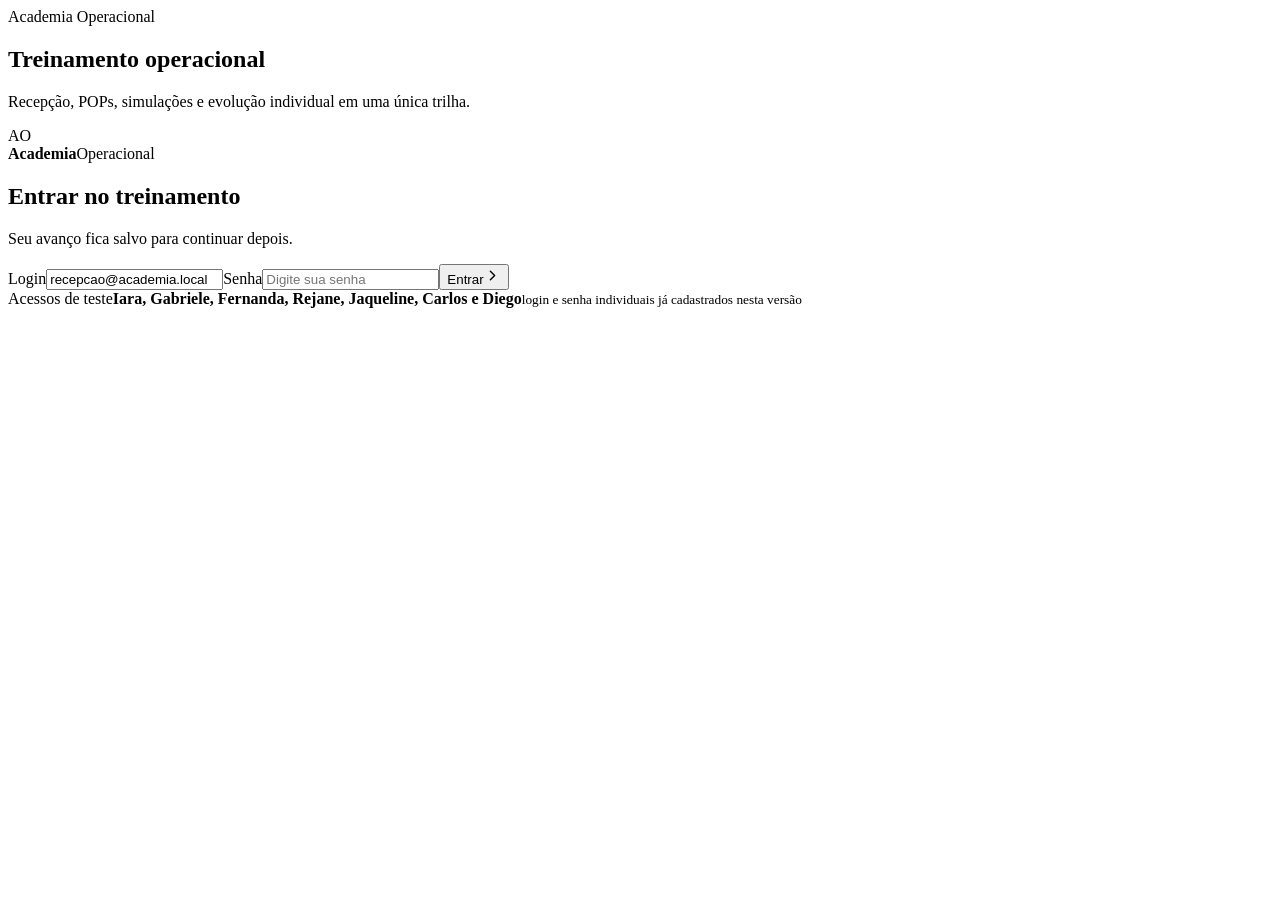
==== index.html @ 2c0874f3 "Deploy app" ====
<!doctype html>
<html lang="pt-BR">
  <head>
    <meta charset="UTF-8" />
    <meta name="viewport" content="width=device-width, initial-scale=1.0" />
    <title>Academia Operacional</title>
    <script type="module" crossorigin src="./assets/index-Cj6t1yZf.js"></script>
    <link rel="stylesheet" crossorigin href="./assets/index-CthV4Yws.css">
  </head>
  <body>
    <div id="root"></div>
  </body>
</html>
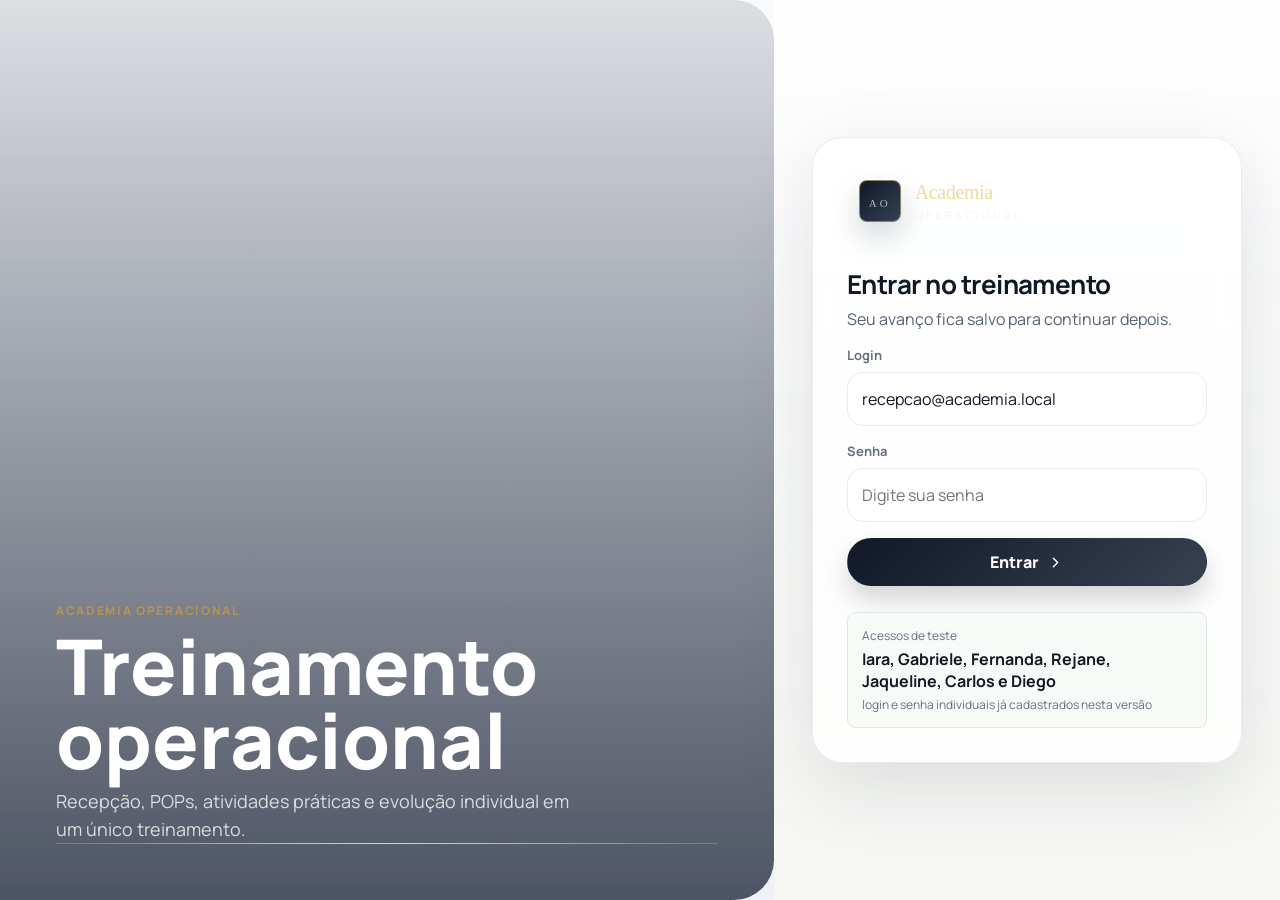
==== commit ecc76e45: "Refine training activities" ====
--- a/index.html
+++ b/index.html
@@ -4,8 +4,8 @@
     <meta charset="UTF-8" />
     <meta name="viewport" content="width=device-width, initial-scale=1.0" />
     <title>Academia Operacional</title>
-    <script type="module" crossorigin src="./assets/index-Cj6t1yZf.js"></script>
-    <link rel="stylesheet" crossorigin href="./assets/index-CthV4Yws.css">
+    <script type="module" crossorigin src="./assets/index-By1bHjAH.js"></script>
+    <link rel="stylesheet" crossorigin href="./assets/index-kG1MJNIB.css">
   </head>
   <body>
     <div id="root"></div>
--- a/assets/index-kG1MJNIB.css
+++ b/assets/index-kG1MJNIB.css
@@ -0,0 +1 @@
+@import"https://fonts.googleapis.com/css2?family=Manrope:wght@400;500;600;700;800&display=swap";:root{--ink: #101828;--muted: #667085;--soft: #f3f5f8;--surface: rgba(255, 255, 255, .84);--line: rgba(16, 24, 40, .08);--deep: #111827;--deep-2: #1f2937;--gold: #b69255;--rose: #d96572;--coral: #f97352;--blue: #5b7fff;--lavender: #7c83ff;--success: #0f766e;--warning: #d97706;--danger: #dc2626;--shadow: 0 24px 80px rgba(15, 23, 42, .12);color:var(--ink);font-family:Manrope,SF Pro Display,Segoe UI,sans-serif;font-synthesis:none;text-rendering:optimizeLegibility}*{box-sizing:border-box}body{margin:0;min-width:320px;min-height:100vh;background:radial-gradient(circle at top left,rgba(91,127,255,.12),transparent 28%),radial-gradient(circle at top right,rgba(15,118,110,.14),transparent 26%),linear-gradient(180deg,#f8fafc,#eef2f7);-webkit-font-smoothing:antialiased}button,input,textarea{font:inherit}button{cursor:pointer}button:focus-visible,input:focus-visible,textarea:focus-visible{outline:3px solid rgba(91,127,255,.34);outline-offset:2px}img{display:block;max-width:100%}.login-shell{min-height:100vh;display:grid;grid-template-columns:minmax(0,1.1fr) minmax(420px,.72fr);background:var(--soft)}.login-visual{position:relative;display:flex;align-items:flex-end;min-height:100vh;padding:56px;color:#fff;background:linear-gradient(180deg,#051f1c1a,#051f1cd6),url(../assets/reception-scenario.png) center / cover}.login-visual-copy{width:min(620px,100%)}.login-visual h1{margin:10px 0 12px;font-size:54px;line-height:.98;letter-spacing:0}.login-visual p{margin:0;max-width:520px;color:#ffffffc7;font-size:18px;line-height:1.55}.login-panel{display:grid;place-items:center;padding:34px;background:linear-gradient(180deg,#ffffffeb,#f6f7f4fa),var(--soft)}.login-card{width:min(430px,100%);display:grid;gap:26px;padding:30px;background:#fff;border:1px solid var(--line);border-radius:8px;box-shadow:var(--shadow)}.login-brand{padding:0}.login-brand strong{color:var(--deep)}.login-brand span{color:var(--muted)}.login-form{display:grid;gap:16px}.login-form h2{margin:0;font-size:26px}.login-form p{margin:6px 0 0;color:var(--muted)}.login-form label{display:grid;gap:8px}.login-form label span{color:var(--muted);font-size:13px;font-weight:700}.login-form input{width:100%;min-height:48px;padding:0 14px;color:var(--ink);background:#fff;border:1px solid var(--line);border-radius:8px;outline:0}.login-form input:focus{border-color:var(--success);box-shadow:0 0 0 4px #0b6b4f1f}.login-error{padding:12px 14px;color:var(--danger);background:#c84f5d1a;border:1px solid rgba(200,79,93,.2);border-radius:8px;line-height:1.4}.pilot-access{display:grid;gap:4px;padding:14px;background:#f7faf7;border:1px solid #dce8e1;border-radius:8px}.pilot-access span,.pilot-access small{color:var(--muted);font-size:12px}.pilot-access strong{color:var(--deep)}.app-shell{display:grid;grid-template-columns:260px minmax(0,1fr);min-height:100vh;background:linear-gradient(180deg,#fffffff2,#f6f7f4fa),var(--soft)}.sidebar{position:sticky;top:0;height:100vh;display:flex;flex-direction:column;gap:28px;padding:32px 18px 24px;color:#eaf3ee;background:linear-gradient(180deg,#0a362ff5,#041618fc),#061f21;overflow-y:auto}.brand{display:flex;align-items:center;gap:14px;padding:8px 12px 18px}.brand-mark{display:grid;place-items:center;width:42px;height:42px;color:#f1d99a;border:1px solid rgba(241,217,154,.5);border-radius:8px}.crown-wordmark{font-family:Georgia,Times New Roman,serif;font-size:16px;letter-spacing:0}.brand strong{display:block;font-family:Georgia,Times New Roman,serif;font-size:20px;font-weight:500;color:#f1d99a}.brand span{display:block;margin-top:3px;font-size:11px;letter-spacing:3px;text-transform:uppercase;color:#eaf3eeb8}.nav-list,.sidebar-section{display:grid;gap:8px}.nav-item,.side-link,.settings-button{width:100%;display:flex;align-items:center;gap:12px;min-height:46px;padding:0 14px;color:#eaf3eed1;background:transparent;border:1px solid transparent;border-radius:8px;text-align:left}.nav-item:hover,.side-link:hover,.settings-button:hover{color:#fff;background:#ffffff14}.nav-item.is-active{color:#fff;background:#ffffff1f;border-color:#ffffff0f;box-shadow:inset 3px 0 #c89b3c}.sidebar-section{padding-top:20px;border-top:1px solid rgba(255,255,255,.1)}.section-label{padding:0 14px 4px;font-size:11px;line-height:1.3;text-transform:uppercase;letter-spacing:1.4px;color:#f1d99ab8}.sidebar-footer{display:grid;gap:12px;margin-top:auto;padding-top:20px;border-top:1px solid rgba(255,255,255,.1)}.profile,.unit-card{display:grid;grid-template-columns:auto 1fr auto;align-items:center;gap:10px;padding:10px;border-radius:8px;background:#ffffff0d}.profile strong,.unit-card strong{display:block;font-size:14px;color:#fff}.profile span,.unit-card span{display:block;margin-top:2px;font-size:12px;line-height:1.3;color:#eaf3eead}.avatar{display:grid;place-items:center;width:38px;height:38px;flex:0 0 auto;color:#0d3a32;background:#eef6f1;border:1px solid rgba(9,71,56,.14);border-radius:50%;font-size:12px;font-weight:800}.avatar.large{width:58px;height:58px;font-size:15px}.avatar.small{width:30px;height:30px;font-size:10px}.workspace{min-width:0;display:flex;flex-direction:column}.topbar{position:sticky;top:0;z-index:4;display:flex;align-items:center;justify-content:space-between;gap:24px;min-height:88px;padding:18px 34px;background:#ffffffeb;border-bottom:1px solid var(--line);-webkit-backdrop-filter:blur(18px);backdrop-filter:blur(18px)}.topbar h1{margin:0;font-size:24px;font-weight:720;letter-spacing:0}.topbar p,.panel-header p,.library-toolbar p{margin:6px 0 0;color:var(--muted);line-height:1.45}.top-metrics{display:flex;align-items:center;gap:14px}.metric-pill{display:flex;align-items:center;gap:10px;min-width:138px;padding:10px 12px;color:var(--ink);background:#fff;border:1px solid var(--line);border-radius:8px}.metric-pill svg{color:var(--gold)}.metric-pill strong,.metric-pill span{display:block;font-size:12px;line-height:1.25}.metric-pill span{color:var(--muted)}.tiny-progress,.score-track,.table-progress{height:4px;margin-top:6px;overflow:hidden;background:#e8ece8;border-radius:999px}.tiny-progress span,.score-track span,.table-progress span{display:block;height:100%;background:var(--gold);border-radius:inherit}.icon-button{position:relative;display:grid;place-items:center;width:42px;height:42px;color:var(--ink);background:#fff;border:1px solid var(--line);border-radius:8px}.notify-dot{position:absolute;top:9px;right:9px;width:8px;height:8px;background:var(--success);border:2px solid #fff;border-radius:50%}.console-grid{display:grid;grid-template-columns:minmax(0,1fr);gap:18px;flex:1}.main-column{display:grid;align-content:start;gap:18px;width:min(1320px,100%);margin:0 auto;padding:22px 30px 24px}.panel{background:#ffffffeb;border:1px solid var(--line);border-radius:8px;box-shadow:var(--shadow)}.panel-header,.panel-mini-header{display:flex;align-items:flex-start;justify-content:space-between;gap:16px}.mission-panel,.quick-library,.team-panel,.cms-panel,.library-toolbar{padding:20px}.formation-spotlight{display:grid;grid-template-columns:minmax(0,1.15fr) minmax(320px,.85fr);gap:18px;padding:24px}.formation-copy{display:grid;align-content:start;gap:14px}.formation-copy>p{margin:0;max-width:720px;color:var(--muted);line-height:1.6}.formation-progress{display:grid;gap:10px}.formation-progress strong{font-size:14px}.formation-current-stage{display:grid;gap:4px;padding:16px 18px;background:#c8a24a14;border:1px solid rgba(200,162,74,.18);border-radius:18px}.formation-current-stage span,.formation-current-stage small{color:var(--muted)}.formation-current-stage strong{font-size:22px;line-height:1.1}.formation-progress-bar{overflow:hidden;height:12px;background:#94a3b829;border-radius:999px}.formation-progress-bar span{display:block;height:100%;border-radius:inherit;background:linear-gradient(90deg,var(--success),#8fb19e)}.formation-meta{display:grid;grid-template-columns:repeat(3,minmax(0,1fr));gap:12px}.formation-meta div,.active-mission-block,.next-mission-meta span{padding:14px 16px;background:#ffffffb8;border:1px solid var(--line);border-radius:16px}.formation-meta span,.active-mission-block span{display:block;margin-bottom:6px;color:var(--muted);font-size:12px}.formation-meta strong,.active-mission-block strong{display:block;font-size:15px;line-height:1.4}.active-mission-card{display:grid;align-content:start;gap:14px;padding:22px;color:#fff;background:linear-gradient(160deg,#101828f5,#1b2739eb),url(../assets/reception-scenario.png) center / cover;border-radius:24px}.active-mission-head{display:flex;align-items:center;justify-content:space-between;gap:12px}.active-mission-head small{color:#ffffffb8}.active-mission-card h3{margin:0;font-size:28px;line-height:1.08}.active-mission-card p{margin:0;color:#ffffffd1;line-height:1.6}.active-mission-stage{display:grid;gap:6px}.active-mission-stage span{color:#ffffffad;font-size:12px;text-transform:uppercase;letter-spacing:1px;font-weight:800}.active-mission-stage strong{font-size:15px;line-height:1.45}.active-mission-grid,.next-mission-meta{display:grid;grid-template-columns:repeat(2,minmax(0,1fr));gap:10px}.active-mission-block{background:#ffffff14;border-color:#ffffff24}.active-mission-block span{color:#ffffffad}.active-mission-block strong{color:#fff}.active-mission-actions{display:flex;flex-wrap:wrap;gap:10px;margin-top:6px}.console-guidance{grid-template-columns:minmax(320px,.9fr) minmax(0,1.1fr)}.next-mission-card,.trail-card-spotlight{padding:18px}.next-mission-card.is-locked-preview{background:linear-gradient(180deg,#fffffff0,#f7f9f8fa)}.next-mission-lock{display:inline-flex;align-items:center;gap:6px;color:var(--muted);font-size:12px;font-weight:700}.next-mission-body{display:grid;gap:10px;margin-top:14px}.next-mission-body strong{font-size:18px}.next-mission-body p{margin:0;color:var(--muted);line-height:1.6}.next-mission-body small{color:var(--muted);line-height:1.5}.next-mission-meta span{color:var(--ink);font-size:13px;font-weight:700}.panel h2,.library-toolbar h2,.trail-title h2,.mission-detail h2,.coaching-panel h2{margin:0;font-size:23px;line-height:1.16;font-weight:740;letter-spacing:0}.panel h3,.scenario-card h3,.library-item h3{margin:0;font-size:18px;line-height:1.25;font-weight:720}.progress-label{color:var(--success);font-weight:700;white-space:nowrap}.mission-list{display:grid;margin-top:18px;border:1px solid var(--line);border-radius:8px;overflow:hidden}.mission-row{position:relative;display:grid;grid-template-columns:34px 42px minmax(0,1fr) auto;align-items:center;gap:16px;width:100%;min-height:60px;padding:0 18px;text-align:left;background:#fff;border:0;border-bottom:1px solid var(--line)}.mission-row:last-child{border-bottom:0}.mission-row:hover{background:#fbfcfa}.mission-row:disabled{cursor:not-allowed}.mission-row.is-locked{color:var(--muted);background:#f8faf8}.mission-row.is-selected{background:#f9fbf8;box-shadow:inset 3px 0 0 var(--success)}.mission-row.is-active-mission{background:linear-gradient(90deg,#c8a24a14,#fffffff5)}.mission-status{display:grid;place-items:center;width:28px;height:28px;color:var(--success);border:1px solid var(--line);border-radius:50%}.mission-row.is-done .mission-status{color:#fff;background:var(--success);border-color:var(--success)}.mission-number{color:var(--muted);font-size:20px}.mission-row strong,.path-item strong,.trail-mini-item strong,.library-item h3{display:block;min-width:0}.mission-row small,.mission-meta small,.path-item small,.trail-mini-item small,.content-type,.eyebrow{display:block;margin-top:4px;color:var(--muted);font-size:12px;line-height:1.3}.mission-meta{display:grid;gap:4px;justify-items:end;color:var(--muted);font-size:13px}.mission-meta small{color:var(--ink)}.split-row{display:grid;grid-template-columns:minmax(0,1fr) minmax(320px,.72fr);gap:18px}.scenario-card{display:grid;grid-template-columns:140px minmax(0,1fr);overflow:hidden}.scenario-image{min-height:194px;background:#e8ece8}.scenario-image img{width:100%;height:100%;object-fit:cover}.scenario-content{display:flex;flex-direction:column;gap:10px;padding:18px}.eyebrow,.content-type{margin-top:0;text-transform:uppercase;letter-spacing:1px;color:var(--gold);font-weight:800}.scenario-content p,.detail-block p,.library-item p,.best-answer p,.ai-feedback p,.coaching-panel p,.transcript-box p{margin:0;color:var(--muted);line-height:1.6}.scenario-content p{display:-webkit-box;overflow:hidden;-webkit-box-orient:vertical;-webkit-line-clamp:4}.secondary-button,.primary-button,.danger-button,.send-button{display:inline-flex;align-items:center;justify-content:center;gap:8px;min-height:42px;padding:0 16px;border-radius:8px;font-weight:720}.secondary-button{color:var(--ink);background:#fff;border:1px solid var(--line)}.secondary-button:hover{border-color:#bfcac4}.primary-button,.send-button{color:#fff;background:var(--deep);border:1px solid var(--deep)}.danger-button{color:var(--danger);background:#fff;border:1px solid rgba(200,79,93,.36)}.trail-card{padding:18px}.panel-mini-header h3,.panel-mini-header h2{margin:0}.panel-mini-header button{color:var(--success);background:transparent;border:0;font-weight:700}.trail-mini-list{display:grid;gap:12px;margin-top:14px}.trail-mini-item{display:grid;grid-template-columns:32px minmax(0,1fr) auto auto;align-items:center;gap:12px}.trail-dot{display:grid;place-items:center;width:30px;height:30px;color:#fff;background:#b9c4c0;border-radius:50%}.trail-mini-item.done .trail-dot{background:var(--success)}.trail-mini-item.active .trail-dot{background:#fff;border:7px solid var(--success)}.trail-mini-item.locked .trail-dot{color:var(--muted);background:#f0f2ef}.percentage{color:var(--muted);font-size:13px}.trail-order{display:inline-flex;align-items:center;justify-content:center;min-width:28px;height:28px;padding:0 8px;color:var(--muted);background:#94a3b81f;border-radius:999px;font-size:12px;font-weight:800}.quick-grid{display:grid;grid-template-columns:repeat(5,minmax(0,1fr));gap:10px;margin-top:16px}.quick-action{display:grid;place-items:center;gap:7px;min-height:94px;padding:14px 10px;color:var(--ink);background:#fff;border:1px solid var(--line);border-radius:8px;position:relative;isolation:isolate}.quick-action svg{color:var(--success)}.quick-action>*{pointer-events:none}.quick-action strong{font-size:14px;text-align:center}.quick-action span{color:var(--muted);font-size:12px}.simulation-panel{display:flex;flex-direction:column;min-height:calc(100vh - 88px);padding:22px;border-top:0;border-right:0;border-bottom:0;border-radius:0;box-shadow:none}.simulation-header{align-items:center;padding-bottom:14px;border-bottom:1px solid var(--line)}.status-pill,.subtle-pill{display:inline-flex;align-items:center;min-height:28px;padding:0 10px;color:var(--danger);background:#c84f5d1a;border-radius:999px;font-size:12px;font-weight:800;text-transform:uppercase;letter-spacing:.3px;white-space:nowrap}.status-pill.success{color:var(--success);background:#0b6b4f1a}.subtle-pill{color:var(--muted);background:#f1f4f1;text-transform:none;letter-spacing:0}.client-profile{display:flex;align-items:center;gap:13px;padding:14px 0}.client-profile strong,.client-profile span,.client-profile small{display:block;line-height:1.35}.client-profile span{color:var(--muted);font-size:13px}.client-profile small{width:fit-content;margin-top:6px;padding:5px 8px;color:var(--rose);background:#d965721a;border-radius:999px}.chat-window{display:flex;flex-direction:column;gap:12px;min-height:212px;max-height:250px;overflow-y:auto;padding:16px 8px 16px 0;border-top:1px solid var(--line)}.chat-bubble{max-width:86%;padding:13px 14px 10px;border-radius:8px;border:1px solid var(--line)}.chat-bubble.client{align-self:flex-start;background:#f4f4f2}.chat-bubble.academia{align-self:flex-end;color:#123f35;background:#eaf5ef;border-color:#d1e6dc}.chat-bubble p{margin:0;line-height:1.55}.chat-bubble span{display:block;margin-top:6px;color:var(--muted);font-size:11px;text-align:right}.competency-box{display:grid;grid-template-columns:minmax(0,1fr) 108px auto;align-items:center;gap:12px;padding:14px;background:#fff;border:1px solid var(--line);border-radius:8px}.competency-box span,.competency-box b{color:var(--muted);font-size:12px}.competency-box strong{display:block;margin-top:3px}.score-track{margin:0}.score-track span{background:var(--success)}.reply-box{position:relative;display:grid;margin-top:16px}.reply-box textarea{width:100%;resize:none;padding:14px 58px 14px 14px;color:var(--ink);background:#fff;border:1px solid var(--line);border-radius:8px;outline:none}.reply-box textarea:focus{border-color:var(--success);box-shadow:0 0 0 4px #0b6b4f14}.send-button{position:absolute;right:8px;bottom:8px;width:40px;min-height:40px;padding:0}.simulation-actions{display:flex;gap:10px;margin-top:12px}.simulation-actions>*{flex:1}.feedback-strip{display:grid;grid-template-columns:repeat(3,minmax(0,1fr));margin-top:auto;padding-top:16px;gap:0}.feedback-strip>div{display:grid;gap:4px;padding:0 14px;border-left:1px solid var(--line)}.feedback-strip>div:first-child{border-left:0;padding-left:0}.feedback-strip svg{color:var(--gold)}.feedback-strip span{color:var(--muted);font-size:12px}.feedback-strip strong{font-size:14px}.simulation-result{margin-top:16px;padding:16px 18px;border-radius:16px;border:1px solid transparent}.simulation-result strong,.simulation-result p,.simulation-result small{display:block;margin:0}.simulation-result p{margin-top:6px;line-height:1.5}.simulation-result small{margin-top:8px;color:var(--muted)}.simulation-result.approved{background:#0f766e14;border-color:#0f766e2e}.simulation-result.warning{background:#d9770614;border-color:#d977062e}.simulation-result.error{background:#dc262614;border-color:#dc26262e}.trail-layout{display:grid;grid-template-columns:minmax(0,1.05fr) minmax(380px,.9fr);gap:24px;padding:28px 30px 34px}.trail-map,.mission-detail,.coaching-panel{padding:26px}.journey-summary{display:grid;grid-template-columns:auto repeat(3,minmax(0,1fr));align-items:center;gap:24px;padding-bottom:22px;border-bottom:1px solid var(--line)}.journey-summary span,.review-score span,.review-score small{display:block;color:var(--muted);font-size:13px}.journey-summary strong{display:block;margin-top:4px}.ring{display:grid;place-items:center;width:74px;height:74px;background:conic-gradient(var(--success) var(--value),#e6ebe6 0deg);border-radius:50%}.ring:before{content:"";position:absolute}.ring span{display:grid;place-items:center;width:56px;height:56px;color:var(--ink);background:#fff;border-radius:50%;font-weight:800}.tabs{display:flex;align-items:center;gap:4px;margin:24px 0;border-bottom:1px solid var(--line)}.tabs button{min-height:42px;padding:0 16px;color:var(--muted);background:transparent;border:0;border-bottom:2px solid transparent;font-weight:700}.tabs button.is-active{color:var(--deep);border-bottom-color:var(--deep)}.trail-title{display:flex;align-items:flex-start;gap:14px}.badge-icon{display:grid;place-items:center;width:42px;height:42px;color:#fff;background:var(--deep);border-radius:8px}.trail-title p{margin:6px 0 10px;color:var(--muted)}.track-grid{display:grid;grid-template-columns:repeat(3,minmax(0,1fr));gap:14px;margin-top:20px}.track-card{padding:18px;background:#fff;border:1px solid var(--line);border-radius:16px}.track-card h3,.track-card p{margin:0}.track-card h3{margin-top:10px;font-size:18px}.track-card p{margin-top:8px;color:var(--muted);line-height:1.5}.track-meta{display:grid;gap:4px;margin-top:12px}.track-meta strong,.track-meta small{display:block}.track-meta small{color:var(--muted)}.track-fronts{display:flex;flex-wrap:wrap;gap:8px;margin-top:12px}.track-fronts span{padding:6px 10px;background:#0f766e14;border:1px solid rgba(15,118,110,.12);border-radius:999px;font-size:12px;font-weight:700}.track-modules{display:flex;flex-wrap:wrap;gap:8px;margin-top:14px}.track-modules span{padding:6px 10px;background:#f7faf7;border:1px solid #dce8e1;border-radius:999px;font-size:12px}.track-outcome{margin-top:14px;padding-top:14px;border-top:1px solid var(--line)}.track-outcome strong,.track-outcome p{display:block;margin:0}.track-outcome p{margin-top:6px;color:var(--muted);line-height:1.5}.path-list{position:relative;display:grid;gap:8px;margin-top:28px}.path-list:before{content:"";position:absolute;top:24px;bottom:24px;left:52px;width:2px;background:#dce5df}.path-item{position:relative;z-index:1;display:grid;grid-template-columns:34px 54px minmax(0,1fr) auto;align-items:center;gap:16px;min-height:76px;padding:10px 12px;text-align:left;background:transparent;border:1px solid transparent;border-radius:8px}.path-item.active{background:#fff8f5;border-color:#e56c5b5c}.path-item:hover{background:#fbfcfa}.path-index{color:var(--muted);font-size:22px;text-align:right}.path-icon{display:grid;place-items:center;width:48px;height:48px;color:#fff;background:var(--deep);border:4px solid #eef3ef;border-radius:50%}.path-item.done .path-icon{background:var(--success)}.path-item.locked .path-icon{color:var(--muted);background:#bfc8c4}.continue-chip{padding:8px 12px;color:#fff;background:var(--coral);border-radius:999px;font-size:12px;font-weight:800}.mission-detail{position:relative;display:grid;gap:22px;align-content:start;scroll-margin-top:18px}.mission-detail>p{margin:-12px 0 0;color:var(--muted)}.completion-notice{display:flex;align-items:flex-start;gap:12px;padding:14px;color:#075e43;background:#10b9811a;border:1px solid rgba(16,185,129,.22);border-radius:18px}.completion-notice strong,.completion-notice p,.completion-notice small{display:block}.completion-notice p{margin:4px 0;line-height:1.45}.completion-notice small{color:var(--muted)}.detail-block{display:grid;grid-template-columns:28px minmax(0,1fr);gap:12px}.detail-block svg{color:var(--success)}.detail-block strong,.choice-group>span,.checklist>span{display:block;margin-bottom:8px;font-size:13px;text-transform:uppercase;letter-spacing:.7px}.choice-group,.checklist{display:grid;gap:10px}.choice{display:flex;align-items:center;gap:12px;min-height:52px;padding:0 14px;text-align:left;background:#fff;border:1px solid var(--line);border-radius:8px}.choice span{width:18px;height:18px;border:2px solid #9aa8a2;border-radius:50%}.choice.selected{border-color:var(--deep);box-shadow:0 0 0 4px #062f270f}.choice.selected span{border:5px solid var(--deep)}.checklist label{display:flex;align-items:center;gap:10px;padding:9px 0;border-bottom:1px solid var(--line)}.checklist input{accent-color:var(--success)}.reward-column{display:grid;grid-template-columns:repeat(3,minmax(0,1fr));gap:12px}.reward-card{display:grid;justify-items:center;gap:6px;padding:18px 10px;color:var(--gold);background:#fffaf0;border:1px solid rgba(189,141,43,.3);border-radius:8px;text-align:center}.reward-card:nth-child(2){color:var(--lavender);background:#f6f3ff;border-color:#8d76cf3d}.reward-card:nth-child(3){color:var(--warning)}.reward-card span{color:var(--muted);font-size:12px}.simulation-full{display:grid;grid-template-columns:480px minmax(0,1fr);gap:24px;padding:28px 30px 34px}.simulation-full .simulation-panel{min-height:auto;border:1px solid var(--line);border-radius:8px;box-shadow:var(--shadow)}.video-shelf{position:fixed;top:24px;right:24px;bottom:24px;width:min(520px,calc(100vw - 48px));display:grid;gap:18px;padding:20px;background:#fff;border:1px solid var(--line);border-radius:8px;box-shadow:0 24px 60px #12211f2e;z-index:20;overflow:auto}.video-shelf-header{display:flex;align-items:flex-start;justify-content:space-between;gap:16px}.video-shelf-header h2{margin:6px 0 0;font-size:24px;line-height:1.1}.video-feature{display:grid;gap:14px;padding:14px;background:#f7faf7;border:1px solid #dce8e1;border-radius:8px}.video-thumb{position:relative;display:grid;place-items:center;min-height:220px;color:#fff;background:linear-gradient(180deg,#051f1c1a,#051f1cd1),url(../assets/reception-scenario.png) center / cover;border-radius:8px}.video-thumb span{position:absolute;right:12px;bottom:12px;padding:5px 8px;color:#fff;background:#062f27d6;border-radius:999px;font-size:12px;font-weight:800}.video-feature-copy{display:grid;gap:8px}.video-feature-copy h3{margin:0;font-size:22px}.video-feature-copy p,.video-feature-copy small{margin:0;color:var(--muted);line-height:1.5}.video-player-note{padding:12px 14px;color:var(--deep);background:#5b7fff14;border:1px solid rgba(91,127,255,.18);border-radius:14px;font-size:13px;line-height:1.45}.video-list{display:grid;gap:8px}.video-row{display:grid;grid-template-columns:34px minmax(0,1fr) auto;align-items:center;gap:12px;min-height:60px;padding:0 12px;text-align:left;background:#fff;border:1px solid var(--line);border-radius:8px}.video-row.is-active{border-color:var(--success);box-shadow:0 0 0 4px #0b6b4f14}.video-row-icon{display:grid;place-items:center;width:30px;height:30px;color:#fff;background:var(--deep);border-radius:50%}.video-row-copy{min-width:0;display:grid;gap:3px}.video-row-copy strong,.video-row-copy small{display:block}.video-row-copy strong{font-size:14px}.video-row-copy small{color:var(--muted);font-size:12px;line-height:1.35}.video-row-time{color:var(--success);font-size:12px;font-weight:800}.coaching-panel{align-content:start}.criteria-list{display:grid;gap:18px;margin-top:24px}.best-answer,.ai-feedback,.next-mission,.transcript-box{margin-top:20px;padding:18px;background:#f7faf7;border:1px solid #dce8e1;border-radius:8px}.library-layout{display:grid;gap:20px;padding:28px 30px 34px}.library-toolbar{display:flex;align-items:center;justify-content:space-between;gap:20px}.search-box{display:flex;align-items:center;gap:10px;width:min(460px,100%);min-height:48px;padding:0 14px;background:#fff;border:1px solid var(--line);border-radius:8px}.search-box input{width:100%;border:0;outline:0}.filter-tabs{margin:0;padding:0 2px}.library-grid{display:grid;grid-template-columns:repeat(4,minmax(0,1fr));gap:16px}.library-item{display:grid;gap:14px;min-height:205px;padding:18px;background:#fff;border:1px solid var(--line);border-radius:8px}.library-item-header,.library-item-footer{display:flex;align-items:center;justify-content:space-between;gap:10px}.library-item-header span:last-child,.library-item-footer span{color:var(--muted);font-size:12px}.library-item-footer{margin-top:auto}.library-item-footer button{display:inline-flex;align-items:center;gap:6px;color:var(--success);background:transparent;border:0;font-weight:800}.library-open-actions{display:grid;grid-template-columns:1fr;gap:12px}.library-open-card{padding:18px;border:1px solid var(--line);border-radius:18px;background:#ffffffd6}.library-open-section{margin-top:14px}.library-open-list{display:grid;gap:12px;margin-top:16px}.library-open-step{display:grid;grid-template-columns:34px minmax(0,1fr);gap:12px;align-items:start;padding:16px 18px;border:1px solid var(--line);border-radius:18px;background:#ffffffd1}.library-open-step span{display:inline-flex;align-items:center;justify-content:center;width:34px;height:34px;border-radius:999px;color:var(--deep);background:#c8a24a29;font-weight:800}.library-open-step p{margin:0;color:var(--muted);line-height:1.55}.library-open-chips{display:flex;flex-wrap:wrap;gap:10px;margin-top:14px}.library-open-chip{display:inline-flex;align-items:center;min-height:34px;padding:0 14px;border:1px solid rgba(148,163,184,.24);border-radius:999px;font-size:.9rem;font-weight:700}.library-open-chip.ready{color:#166534;background:#22c55e1f}.library-open-chip.draft{color:#9a3412;background:#f59e0b24}.library-open-chip.neutral{color:var(--muted);background:#ffffffbd}.library-open-note{margin:14px 2px 0;color:var(--muted);font-size:.94rem;line-height:1.5}.manager-layout{display:grid;grid-template-columns:minmax(0,1fr);gap:0}.manager-layout.with-review{grid-template-columns:minmax(0,1fr) 390px}.manager-main{display:grid;align-content:start;gap:20px;padding:28px 30px 34px}.filter-row{display:grid;grid-template-columns:repeat(3,minmax(170px,1fr)) auto auto;gap:12px;align-items:end}.manager-notice{margin:0 0 14px;padding:12px 14px;color:var(--deep);background:#5b7fff14;border:1px solid rgba(91,127,255,.16);border-radius:14px;line-height:1.45}.select-like{display:grid;gap:7px}.select-like span{color:var(--muted);font-size:12px}.select-like button{display:flex;align-items:center;justify-content:space-between;gap:12px;min-height:44px;padding:0 12px;background:#fff;border:1px solid var(--line);border-radius:8px}.kpi-grid{display:grid;grid-template-columns:repeat(5,minmax(0,1fr));gap:14px}.kpi-card{min-height:158px;padding:18px;background:#fff;border:1px solid var(--line);border-radius:8px}.kpi-card span,.kpi-card small{display:block;color:var(--muted);font-size:12px}.kpi-card strong{display:block;margin-top:12px;color:var(--success);font-size:38px;line-height:1}.kpi-card.attention strong{color:var(--warning)}.kpi-card small{margin-top:8px}.sparkline{height:34px;margin-top:20px;background:linear-gradient(115deg,transparent 0 8%,rgba(11,107,79,.13) 8% 18%,transparent 18% 28%),linear-gradient(160deg,transparent 0 35%,rgba(11,107,79,.22) 36% 38%,transparent 39%);border-bottom:2px solid rgba(11,107,79,.36);border-radius:8px}.view-toggle{display:inline-flex;padding:3px;background:#f3f5f3;border:1px solid var(--line);border-radius:8px}.view-toggle button{min-height:34px;padding:0 14px;color:var(--muted);background:transparent;border:0;border-radius:6px}.view-toggle button.is-active{color:#fff;background:var(--deep)}.team-table{margin-top:20px;border:1px solid var(--line);border-radius:8px;overflow:hidden}.table-row{display:grid;grid-template-columns:1.25fr .85fr 1fr .55fr .8fr .85fr .8fr;align-items:center;gap:14px;width:100%;min-height:58px;padding:0 16px;text-align:left;background:#fff;border:0;border-bottom:1px solid var(--line)}.table-row:last-child{border-bottom:0}.table-head{min-height:46px;color:var(--muted);background:#f8faf8;font-size:12px;font-weight:800}.person-cell{display:flex;align-items:center;gap:9px}.table-progress{display:inline-block;width:54px;margin:0 8px 0 0;vertical-align:middle}.table-progress span{background:var(--success)}.table-status{width:fit-content;padding:6px 10px;border-radius:999px;font-size:12px;font-weight:800}.table-status.no prazo,.table-status.no{color:var(--success);background:#0b6b4f1a}.table-status.atencao{color:var(--warning);background:#d88a101f}.table-status.atrasado{color:var(--danger);background:#c84f5d1f}.cms-list{display:grid;margin-top:16px;border:1px solid var(--line);border-radius:8px;overflow:hidden}.cms-list>div{display:grid;grid-template-columns:26px minmax(0,1fr) 160px auto;align-items:center;gap:12px;min-height:52px;padding:0 16px;background:#fff;border-bottom:1px solid var(--line)}.cms-list>div:last-child{border-bottom:0}.cms-list small{color:var(--muted)}.cms-list button{color:var(--success);background:transparent;border:0;font-weight:800}.review-drawer{position:sticky;top:104px;height:calc(100vh - 104px);overflow-y:auto;padding:22px;background:#fff;border-left:1px solid var(--line)}.drawer-header,.review-score{display:flex;align-items:center;justify-content:space-between;gap:14px}.drawer-header h2{margin:0;font-size:20px}.review-score{align-items:stretch;margin-top:22px;padding:14px;border:1px solid var(--line);border-radius:8px}.review-score>div:nth-child(2){flex:1}.score-card{display:grid;place-items:center;min-width:76px;padding:10px;background:#fff9ef;border:1px solid rgba(189,141,43,.25);border-radius:8px}.score-card strong{color:var(--warning);font-size:32px;line-height:1}.transcript-box{display:grid;gap:10px;background:#fff;border-color:var(--line)}.ai-feedback h3{margin:8px 0}.next-mission{display:grid;grid-template-columns:44px minmax(0,1fr);align-items:center;gap:12px;color:#fff;background:var(--deep);border-color:var(--deep)}.next-mission span{display:block;margin-top:4px;color:#ffffffbf;line-height:1.4}.drawer-actions{display:grid;grid-template-columns:1fr 1fr;gap:10px;margin-top:20px}@media(max-width:1280px){.app-shell{grid-template-columns:232px minmax(0,1fr)}.formation-spotlight,.console-grid,.trail-layout,.simulation-full,.manager-layout.with-review,.formation-meta,.console-guidance,.active-mission-grid{grid-template-columns:1fr}.simulation-panel,.review-drawer{min-height:auto;height:auto;position:static;border:1px solid var(--line);border-radius:8px}.review-drawer{margin:0 30px 34px}.video-shelf{left:24px;width:auto}.kpi-grid,.library-grid{grid-template-columns:repeat(3,minmax(0,1fr))}}@media(max-width:980px){.login-shell{grid-template-columns:1fr}.login-visual{min-height:360px;padding:32px}.login-visual h1{font-size:42px}.app-shell{grid-template-columns:1fr}.sidebar{position:static;height:auto;padding:20px}.nav-list{grid-template-columns:repeat(3,minmax(0,1fr))}.nav-item{justify-content:flex-start;min-height:48px;padding:0 14px}.sidebar-section{display:none}.sidebar-footer{display:grid;grid-template-columns:1fr 1fr;gap:10px;margin-top:0;padding-top:12px}.sidebar-footer .profile,.sidebar-footer .unit-card{display:none}.sidebar-footer .settings-button{justify-content:center}.topbar,.library-toolbar{align-items:stretch;flex-direction:column}.top-metrics,.filter-row{flex-wrap:wrap;display:flex}.metric-pill{min-width:150px}.split-row,.scenario-card,.journey-summary,.reward-column,.formation-meta,.quick-grid,.track-grid,.kpi-grid,.library-grid{grid-template-columns:1fr 1fr}.table-row{grid-template-columns:1.4fr .9fr 1fr .6fr}.table-row span:nth-child(5),.table-row span:nth-child(6),.table-row span:nth-child(7){display:none}}@media(max-width:680px){.video-shelf{top:12px;right:12px;left:12px;bottom:12px;width:auto;padding:16px}.video-feature{padding:12px}.video-thumb{min-height:170px}.login-panel{padding:20px}.login-card{padding:22px}.login-visual{min-height:300px;padding:24px}.login-visual h1{font-size:34px}.nav-list,.sidebar-footer{grid-template-columns:1fr}.nav-item,.settings-button{min-height:52px}.topbar,.main-column,.trail-layout,.simulation-full,.library-layout,.manager-main{padding:14px}.topbar{margin:10px 10px 0;padding:14px}.topbar h1{font-size:24px}.topbar p{display:none}.panel h2,.library-toolbar h2,.trail-title h2,.mission-detail h2,.coaching-panel h2{font-size:21px}.mission-row{grid-template-columns:28px minmax(0,1fr);gap:10px;padding:14px}.mission-number,.mission-meta{display:none}.split-row,.scenario-card,.journey-summary,.reward-column,.formation-spotlight,.quick-grid,.track-grid,.kpi-grid,.library-grid,.feedback-strip,.competency-box{grid-template-columns:1fr}.formation-spotlight{gap:12px;padding:14px}.formation-meta,.console-guidance,.active-mission-grid,.next-mission-meta{grid-template-columns:1fr}.formation-copy{gap:10px}.formation-copy>p,.formation-meta{display:none}.formation-current-stage{padding:12px}.formation-current-stage strong{font-size:18px}.active-mission-card{gap:10px;padding:16px;background:linear-gradient(160deg,#101828fa,#1b2739f5);border-radius:18px}.active-mission-card h3{font-size:22px}.active-mission-card p{display:-webkit-box;overflow:hidden;-webkit-box-orient:vertical;-webkit-line-clamp:3;font-size:14px}.active-mission-stage strong{font-size:14px}.active-mission-grid{display:none}.active-mission-actions{display:grid}.next-mission-card,.trail-card-spotlight,.mission-panel,.quick-library,.trail-map,.mission-detail{padding:16px}.journey-summary{grid-template-columns:repeat(2,minmax(0,1fr));gap:10px;padding-bottom:14px}.ring{display:none}.tabs{gap:0;margin:14px 0;overflow-x:auto}.tabs button{min-height:38px;padding:0 12px;white-space:nowrap}.trail-title{gap:10px}.trail-title p,.subtle-pill{display:none}.path-list{margin-top:14px}.mission-detail{gap:16px;scroll-margin-top:10px}.path-item{grid-template-columns:28px 46px minmax(0,1fr)}.continue-chip{display:none}.filter-row{display:grid;grid-template-columns:1fr}.cms-list>div{grid-template-columns:24px 1fr;padding:12px}.cms-list small,.cms-list button{grid-column:2}.drawer-actions{grid-template-columns:1fr}}body:before{content:"";position:fixed;top:0;right:0;bottom:0;left:0;pointer-events:none;background:linear-gradient(135deg,rgba(255,255,255,.72),transparent 38%),radial-gradient(circle at 20% 20%,rgba(255,255,255,.45),transparent 22%);z-index:-1}.app-shell{background:transparent}.sidebar{background:#f8fafcc7;-webkit-backdrop-filter:blur(24px);backdrop-filter:blur(24px);border-right:1px solid rgba(255,255,255,.7);box-shadow:inset -1px 0 #ffffffb8}.brand-mark,.avatar,.avatar.large,.avatar.small{background:linear-gradient(135deg,#111827,#334155);box-shadow:0 14px 30px #1118272e}.brand strong,.login-brand strong,.trail-title h2,.panel h2,.panel h3,.login-form h2,.topbar h1{letter-spacing:-.02em}.nav-item,.side-link,.settings-button,.metric-pill,.panel,.library-item,.choice,.reply-box textarea,.search-box,.select-like button,.kpi-card,.team-table,.cms-list,.review-score,.best-answer,.ai-feedback,.next-mission,.transcript-box,.video-feature,.video-row,.library-open-card{border-color:#ffffffad;box-shadow:0 18px 50px #0f172a14,inset 0 1px #ffffffe0}.panel,.library-item,.kpi-card,.video-shelf,.review-drawer,.login-card{background:#ffffffc2;-webkit-backdrop-filter:blur(18px);backdrop-filter:blur(18px)}.topbar{position:sticky;top:0;z-index:8;margin:18px 24px 0;padding:22px 26px;background:#ffffffb8;border:1px solid rgba(255,255,255,.74);border-radius:28px;-webkit-backdrop-filter:blur(24px);backdrop-filter:blur(24px);box-shadow:0 18px 60px #0f172a14}.topbar h1{font-size:clamp(28px,3vw,42px);font-weight:800}.topbar p,.login-form p,.scenario-content p,.panel-header p,.library-toolbar p{color:#475467eb}.workspace{background:transparent}.main-column,.trail-layout,.simulation-full,.library-layout,.manager-main{padding-top:24px}.panel{border-radius:24px}.login-shell{background:linear-gradient(180deg,#f8fafce0,#eef2f7fa)}.login-visual{overflow:hidden;border-radius:0 40px 40px 0;background:linear-gradient(180deg,#0f172a1f,#0f172ab8),url(../assets/reception-scenario.png) center / cover}.login-visual:after{content:"";position:absolute;inset:auto 56px 56px 56px;height:1px;background:linear-gradient(90deg,#ffffff2e,#ffffffbf,#ffffff2e)}.login-visual h1{max-width:560px;font-size:clamp(52px,6vw,82px);font-weight:800;line-height:.96}.login-card{border-radius:30px;padding:34px}.login-form input,.search-box,.reply-box textarea,.select-like button{min-height:54px;background:#ffffffc7;border-radius:16px}.primary-button,.secondary-button,.danger-button,.send-button{min-height:48px;border-radius:999px;font-weight:800}.primary-button,.send-button{background:linear-gradient(135deg,#111827,#374151);border-color:transparent;box-shadow:0 14px 26px #1118272e}.secondary-button{background:#fffc}.danger-button{background:#fffc;color:#b42318}.nav-item,.side-link,.settings-button{border-radius:18px}.nav-item{min-height:52px}.nav-item.is-active{color:var(--deep);background:#ffffffdb;box-shadow:0 12px 30px #5b7fff1f,inset 0 1px #ffffffeb}.metric-pill{min-height:74px;padding:14px 16px;background:#ffffffc2;border-radius:20px}.tiny-progress,.score-track,.table-progress{background:#94a3b82e;border-radius:999px}.tiny-progress span,.score-track span,.table-progress span{background:linear-gradient(90deg,#111827,#5b7fff)}.mission-row,.path-item,.quick-action,.video-row,.library-item,.table-row,.cms-list>div{transition:transform .18s ease,box-shadow .18s ease,background .18s ease,border-color .18s ease}.mission-row:hover,.path-item:hover,.quick-action:hover,.video-row:hover,.library-item:hover,.table-row:hover{transform:translateY(-1px);box-shadow:0 18px 36px #0f172a14}.mission-row.is-selected,.choice.selected,.video-row.is-active,.tabs button.is-active,.view-toggle button.is-active{box-shadow:0 14px 30px #5b7fff1f,inset 0 0 0 1px #5b7fff2e}.scenario-card,.trail-card,.mission-panel,.quick-library,.simulation-panel,.coaching-panel,.mission-detail,.trail-map{overflow:hidden}.scenario-image{min-height:220px}.scenario-content{justify-content:center;padding:24px}.eyebrow,.content-type,.subtle-pill{letter-spacing:.14em}.quick-action{min-height:108px;background:linear-gradient(180deg,#ffffffeb,#f8fafcbd);border-radius:22px}.simulation-panel,.video-shelf,.review-drawer{border-radius:28px}.chat-bubble.client{background:#ffffffd1}.chat-bubble.academia{background:linear-gradient(180deg,#ecfdf5f0,#d1fae5c7)}.library-grid{gap:18px}.library-item{border-radius:22px}.kpi-card strong{font-size:42px}.review-drawer,.video-shelf{background:linear-gradient(180deg,#ffffffe0,#f8fafcdb)}@media(max-width:980px){.topbar{margin:14px 14px 0;border-radius:22px}.login-visual{border-radius:0 0 32px 32px}}@media(max-width:680px){.topbar{padding:18px}.panel,.login-card,.video-shelf,.simulation-panel{border-radius:22px}.quick-action,.library-item,.metric-pill{border-radius:18px}}.sidebar{background:#0f172ae6;border-right:1px solid rgba(255,255,255,.12);box-shadow:inset -1px 0 #ffffff14,16px 0 48px #0f172a1f}.nav-item,.side-link,.settings-button{color:#ffffffeb}.nav-item span,.side-link span,.settings-button span,.quick-action strong,.quick-action span{color:inherit}.primary-button,.secondary-button,.danger-button,.send-button{letter-spacing:0}.secondary-button{color:var(--deep);background:#fffffff0;border-color:#0f172a14}.danger-button{background:#fffffff0;border-color:#b423181f}.quick-action{border:1px solid rgba(15,23,42,.08)}.trail-placeholder{padding:18px;background:#ffffffb8;border:1px solid var(--line);border-radius:18px}.trail-placeholder strong,.trail-placeholder p{display:block;margin:0}.trail-placeholder p{margin-top:8px;color:var(--muted);line-height:1.5}
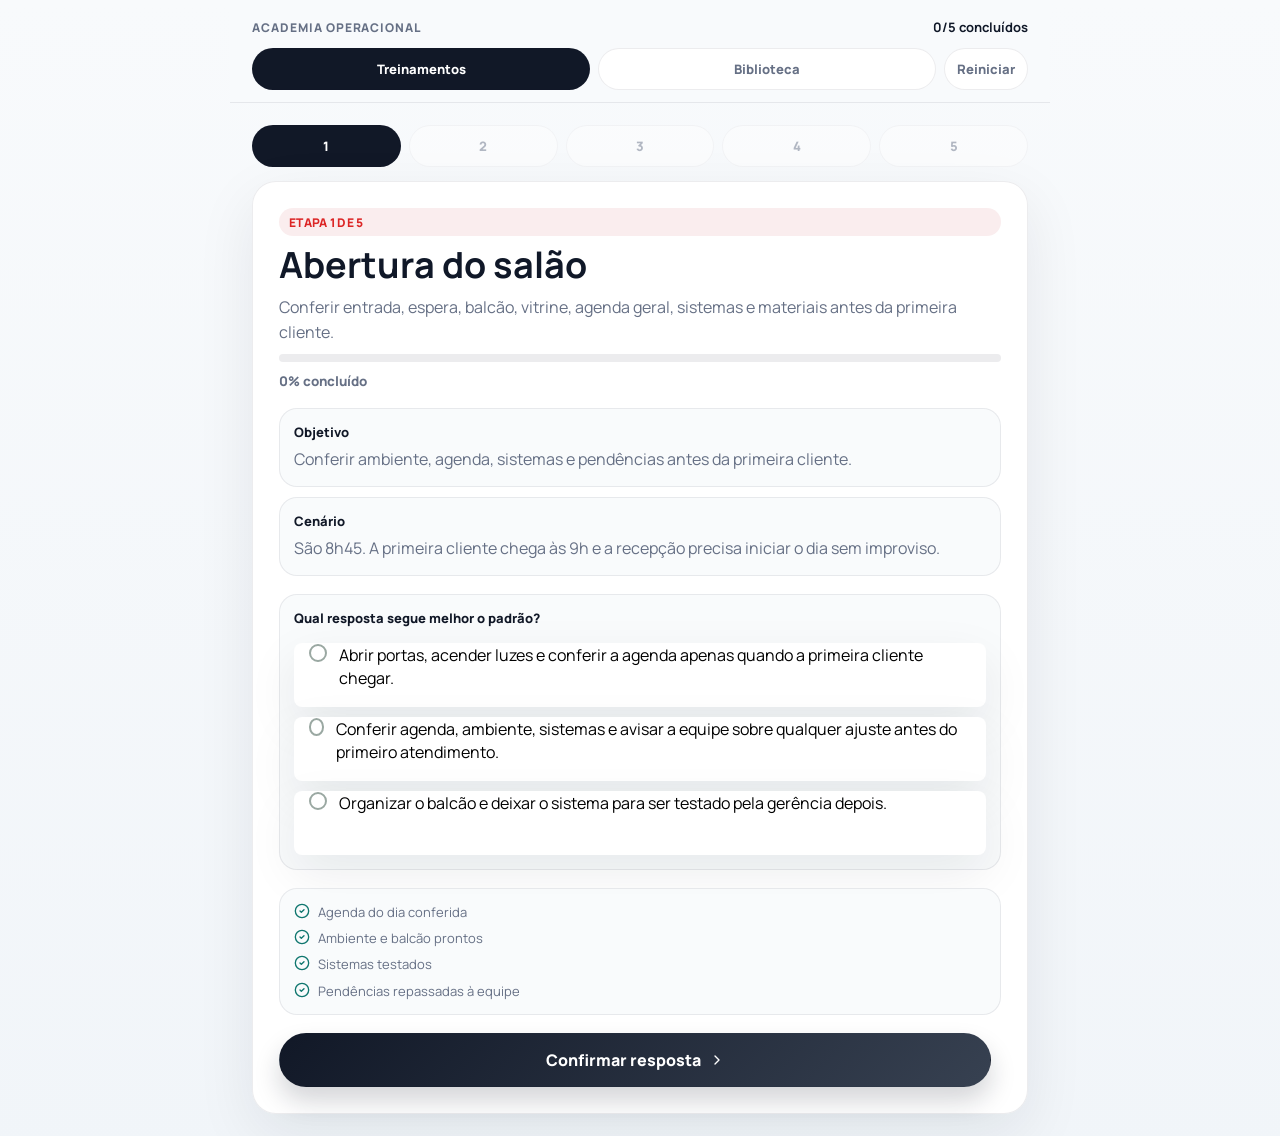
==== commit 819dee93: "Simplify mobile training flow" ====
--- a/index.html
+++ b/index.html
@@ -4,8 +4,8 @@
     <meta charset="UTF-8" />
     <meta name="viewport" content="width=device-width, initial-scale=1.0" />
     <title>Academia Operacional</title>
-    <script type="module" crossorigin src="./assets/index-By1bHjAH.js"></script>
-    <link rel="stylesheet" crossorigin href="./assets/index-kG1MJNIB.css">
+    <script type="module" crossorigin src="./assets/index-lQINkAHp.js"></script>
+    <link rel="stylesheet" crossorigin href="./assets/index-D2zdxyke.css">
   </head>
   <body>
     <div id="root"></div>
--- a/assets/index-D2zdxyke.css
+++ b/assets/index-D2zdxyke.css
@@ -0,0 +1 @@
+@import"https://fonts.googleapis.com/css2?family=Manrope:wght@400;500;600;700;800&display=swap";:root{--ink: #101828;--muted: #667085;--soft: #f3f5f8;--surface: rgba(255, 255, 255, .84);--line: rgba(16, 24, 40, .08);--deep: #111827;--deep-2: #1f2937;--gold: #b69255;--rose: #d96572;--coral: #f97352;--blue: #5b7fff;--lavender: #7c83ff;--success: #0f766e;--warning: #d97706;--danger: #dc2626;--shadow: 0 24px 80px rgba(15, 23, 42, .12);color:var(--ink);font-family:Manrope,SF Pro Display,Segoe UI,sans-serif;font-synthesis:none;text-rendering:optimizeLegibility}*{box-sizing:border-box}body{margin:0;min-width:320px;min-height:100vh;background:radial-gradient(circle at top left,rgba(91,127,255,.12),transparent 28%),radial-gradient(circle at top right,rgba(15,118,110,.14),transparent 26%),linear-gradient(180deg,#f8fafc,#eef2f7);-webkit-font-smoothing:antialiased}button,input,textarea{font:inherit}button{cursor:pointer}button:focus-visible,input:focus-visible,textarea:focus-visible{outline:3px solid rgba(91,127,255,.34);outline-offset:2px}img{display:block;max-width:100%}.login-shell{min-height:100vh;display:grid;grid-template-columns:minmax(0,1.1fr) minmax(420px,.72fr);background:var(--soft)}.login-visual{position:relative;display:flex;align-items:flex-end;min-height:100vh;padding:56px;color:#fff;background:linear-gradient(180deg,#051f1c1a,#051f1cd6),url(../assets/reception-scenario.png) center / cover}.login-visual-copy{width:min(620px,100%)}.login-visual h1{margin:10px 0 12px;font-size:54px;line-height:.98;letter-spacing:0}.login-visual p{margin:0;max-width:520px;color:#ffffffc7;font-size:18px;line-height:1.55}.login-panel{display:grid;place-items:center;padding:34px;background:linear-gradient(180deg,#ffffffeb,#f6f7f4fa),var(--soft)}.login-card{width:min(430px,100%);display:grid;gap:26px;padding:30px;background:#fff;border:1px solid var(--line);border-radius:8px;box-shadow:var(--shadow)}.login-brand{padding:0}.login-brand strong{color:var(--deep)}.login-brand span{color:var(--muted)}.login-form{display:grid;gap:16px}.login-form h2{margin:0;font-size:26px}.login-form p{margin:6px 0 0;color:var(--muted)}.login-form label{display:grid;gap:8px}.login-form label span{color:var(--muted);font-size:13px;font-weight:700}.login-form input{width:100%;min-height:48px;padding:0 14px;color:var(--ink);background:#fff;border:1px solid var(--line);border-radius:8px;outline:0}.login-form input:focus{border-color:var(--success);box-shadow:0 0 0 4px #0b6b4f1f}.login-error{padding:12px 14px;color:var(--danger);background:#c84f5d1a;border:1px solid rgba(200,79,93,.2);border-radius:8px;line-height:1.4}.pilot-access{display:grid;gap:4px;padding:14px;background:#f7faf7;border:1px solid #dce8e1;border-radius:8px}.pilot-access span,.pilot-access small{color:var(--muted);font-size:12px}.pilot-access strong{color:var(--deep)}.app-shell{display:grid;grid-template-columns:260px minmax(0,1fr);min-height:100vh;background:linear-gradient(180deg,#fffffff2,#f6f7f4fa),var(--soft)}.sidebar{position:sticky;top:0;height:100vh;display:flex;flex-direction:column;gap:28px;padding:32px 18px 24px;color:#eaf3ee;background:linear-gradient(180deg,#0a362ff5,#041618fc),#061f21;overflow-y:auto}.brand{display:flex;align-items:center;gap:14px;padding:8px 12px 18px}.brand-mark{display:grid;place-items:center;width:42px;height:42px;color:#f1d99a;border:1px solid rgba(241,217,154,.5);border-radius:8px}.crown-wordmark{font-family:Georgia,Times New Roman,serif;font-size:16px;letter-spacing:0}.brand strong{display:block;font-family:Georgia,Times New Roman,serif;font-size:20px;font-weight:500;color:#f1d99a}.brand span{display:block;margin-top:3px;font-size:11px;letter-spacing:3px;text-transform:uppercase;color:#eaf3eeb8}.nav-list,.sidebar-section{display:grid;gap:8px}.nav-item,.side-link,.settings-button{width:100%;display:flex;align-items:center;gap:12px;min-height:46px;padding:0 14px;color:#eaf3eed1;background:transparent;border:1px solid transparent;border-radius:8px;text-align:left}.nav-item:hover,.side-link:hover,.settings-button:hover{color:#fff;background:#ffffff14}.nav-item.is-active{color:#fff;background:#ffffff1f;border-color:#ffffff0f;box-shadow:inset 3px 0 #c89b3c}.sidebar-section{padding-top:20px;border-top:1px solid rgba(255,255,255,.1)}.section-label{padding:0 14px 4px;font-size:11px;line-height:1.3;text-transform:uppercase;letter-spacing:1.4px;color:#f1d99ab8}.sidebar-footer{display:grid;gap:12px;margin-top:auto;padding-top:20px;border-top:1px solid rgba(255,255,255,.1)}.profile,.unit-card{display:grid;grid-template-columns:auto 1fr auto;align-items:center;gap:10px;padding:10px;border-radius:8px;background:#ffffff0d}.profile strong,.unit-card strong{display:block;font-size:14px;color:#fff}.profile span,.unit-card span{display:block;margin-top:2px;font-size:12px;line-height:1.3;color:#eaf3eead}.avatar{display:grid;place-items:center;width:38px;height:38px;flex:0 0 auto;color:#0d3a32;background:#eef6f1;border:1px solid rgba(9,71,56,.14);border-radius:50%;font-size:12px;font-weight:800}.avatar.large{width:58px;height:58px;font-size:15px}.avatar.small{width:30px;height:30px;font-size:10px}.workspace{min-width:0;display:flex;flex-direction:column}.topbar{position:sticky;top:0;z-index:4;display:flex;align-items:center;justify-content:space-between;gap:24px;min-height:88px;padding:18px 34px;background:#ffffffeb;border-bottom:1px solid var(--line);-webkit-backdrop-filter:blur(18px);backdrop-filter:blur(18px)}.topbar h1{margin:0;font-size:24px;font-weight:720;letter-spacing:0}.topbar p,.panel-header p,.library-toolbar p{margin:6px 0 0;color:var(--muted);line-height:1.45}.top-metrics{display:flex;align-items:center;gap:14px}.metric-pill{display:flex;align-items:center;gap:10px;min-width:138px;padding:10px 12px;color:var(--ink);background:#fff;border:1px solid var(--line);border-radius:8px}.metric-pill svg{color:var(--gold)}.metric-pill strong,.metric-pill span{display:block;font-size:12px;line-height:1.25}.metric-pill span{color:var(--muted)}.tiny-progress,.score-track,.table-progress{height:4px;margin-top:6px;overflow:hidden;background:#e8ece8;border-radius:999px}.tiny-progress span,.score-track span,.table-progress span{display:block;height:100%;background:var(--gold);border-radius:inherit}.icon-button{position:relative;display:grid;place-items:center;width:42px;height:42px;color:var(--ink);background:#fff;border:1px solid var(--line);border-radius:8px}.notify-dot{position:absolute;top:9px;right:9px;width:8px;height:8px;background:var(--success);border:2px solid #fff;border-radius:50%}.console-grid{display:grid;grid-template-columns:minmax(0,1fr);gap:18px;flex:1}.main-column{display:grid;align-content:start;gap:18px;width:min(1320px,100%);margin:0 auto;padding:22px 30px 24px}.panel{background:#ffffffeb;border:1px solid var(--line);border-radius:8px;box-shadow:var(--shadow)}.panel-header,.panel-mini-header{display:flex;align-items:flex-start;justify-content:space-between;gap:16px}.mission-panel,.quick-library,.team-panel,.cms-panel,.library-toolbar{padding:20px}.formation-spotlight{display:grid;grid-template-columns:minmax(0,1.15fr) minmax(320px,.85fr);gap:18px;padding:24px}.formation-copy{display:grid;align-content:start;gap:14px}.formation-copy>p{margin:0;max-width:720px;color:var(--muted);line-height:1.6}.formation-progress{display:grid;gap:10px}.formation-progress strong{font-size:14px}.formation-current-stage{display:grid;gap:4px;padding:16px 18px;background:#c8a24a14;border:1px solid rgba(200,162,74,.18);border-radius:18px}.formation-current-stage span,.formation-current-stage small{color:var(--muted)}.formation-current-stage strong{font-size:22px;line-height:1.1}.formation-progress-bar{overflow:hidden;height:12px;background:#94a3b829;border-radius:999px}.formation-progress-bar span{display:block;height:100%;border-radius:inherit;background:linear-gradient(90deg,var(--success),#8fb19e)}.formation-meta{display:grid;grid-template-columns:repeat(3,minmax(0,1fr));gap:12px}.formation-meta div,.active-mission-block,.next-mission-meta span{padding:14px 16px;background:#ffffffb8;border:1px solid var(--line);border-radius:16px}.formation-meta span,.active-mission-block span{display:block;margin-bottom:6px;color:var(--muted);font-size:12px}.formation-meta strong,.active-mission-block strong{display:block;font-size:15px;line-height:1.4}.active-mission-card{display:grid;align-content:start;gap:14px;padding:22px;color:#fff;background:linear-gradient(160deg,#101828f5,#1b2739eb),url(../assets/reception-scenario.png) center / cover;border-radius:24px}.active-mission-head{display:flex;align-items:center;justify-content:space-between;gap:12px}.active-mission-head small{color:#ffffffb8}.active-mission-card h3{margin:0;font-size:28px;line-height:1.08}.active-mission-card p{margin:0;color:#ffffffd1;line-height:1.6}.active-mission-stage{display:grid;gap:6px}.active-mission-stage span{color:#ffffffad;font-size:12px;text-transform:uppercase;letter-spacing:1px;font-weight:800}.active-mission-stage strong{font-size:15px;line-height:1.45}.active-mission-grid,.next-mission-meta{display:grid;grid-template-columns:repeat(2,minmax(0,1fr));gap:10px}.active-mission-block{background:#ffffff14;border-color:#ffffff24}.active-mission-block span{color:#ffffffad}.active-mission-block strong{color:#fff}.active-mission-actions{display:flex;flex-wrap:wrap;gap:10px;margin-top:6px}.console-guidance{grid-template-columns:minmax(320px,.9fr) minmax(0,1.1fr)}.next-mission-card,.trail-card-spotlight{padding:18px}.next-mission-card.is-locked-preview{background:linear-gradient(180deg,#fffffff0,#f7f9f8fa)}.next-mission-lock{display:inline-flex;align-items:center;gap:6px;color:var(--muted);font-size:12px;font-weight:700}.next-mission-body{display:grid;gap:10px;margin-top:14px}.next-mission-body strong{font-size:18px}.next-mission-body p{margin:0;color:var(--muted);line-height:1.6}.next-mission-body small{color:var(--muted);line-height:1.5}.next-mission-meta span{color:var(--ink);font-size:13px;font-weight:700}.panel h2,.library-toolbar h2,.trail-title h2,.mission-detail h2,.coaching-panel h2{margin:0;font-size:23px;line-height:1.16;font-weight:740;letter-spacing:0}.panel h3,.scenario-card h3,.library-item h3{margin:0;font-size:18px;line-height:1.25;font-weight:720}.progress-label{color:var(--success);font-weight:700;white-space:nowrap}.mission-list{display:grid;margin-top:18px;border:1px solid var(--line);border-radius:8px;overflow:hidden}.mission-row{position:relative;display:grid;grid-template-columns:34px 42px minmax(0,1fr) auto;align-items:center;gap:16px;width:100%;min-height:60px;padding:0 18px;text-align:left;background:#fff;border:0;border-bottom:1px solid var(--line)}.mission-row:last-child{border-bottom:0}.mission-row:hover{background:#fbfcfa}.mission-row:disabled{cursor:not-allowed}.mission-row.is-locked{color:var(--muted);background:#f8faf8}.mission-row.is-selected{background:#f9fbf8;box-shadow:inset 3px 0 0 var(--success)}.mission-row.is-active-mission{background:linear-gradient(90deg,#c8a24a14,#fffffff5)}.mission-status{display:grid;place-items:center;width:28px;height:28px;color:var(--success);border:1px solid var(--line);border-radius:50%}.mission-row.is-done .mission-status{color:#fff;background:var(--success);border-color:var(--success)}.mission-number{color:var(--muted);font-size:20px}.mission-row strong,.path-item strong,.trail-mini-item strong,.library-item h3{display:block;min-width:0}.mission-row small,.mission-meta small,.path-item small,.trail-mini-item small,.content-type,.eyebrow{display:block;margin-top:4px;color:var(--muted);font-size:12px;line-height:1.3}.mission-meta{display:grid;gap:4px;justify-items:end;color:var(--muted);font-size:13px}.mission-meta small{color:var(--ink)}.split-row{display:grid;grid-template-columns:minmax(0,1fr) minmax(320px,.72fr);gap:18px}.scenario-card{display:grid;grid-template-columns:140px minmax(0,1fr);overflow:hidden}.scenario-image{min-height:194px;background:#e8ece8}.scenario-image img{width:100%;height:100%;object-fit:cover}.scenario-content{display:flex;flex-direction:column;gap:10px;padding:18px}.eyebrow,.content-type{margin-top:0;text-transform:uppercase;letter-spacing:1px;color:var(--gold);font-weight:800}.scenario-content p,.detail-block p,.library-item p,.best-answer p,.ai-feedback p,.coaching-panel p,.transcript-box p{margin:0;color:var(--muted);line-height:1.6}.scenario-content p{display:-webkit-box;overflow:hidden;-webkit-box-orient:vertical;-webkit-line-clamp:4}.secondary-button,.primary-button,.danger-button,.send-button{display:inline-flex;align-items:center;justify-content:center;gap:8px;min-height:42px;padding:0 16px;border-radius:8px;font-weight:720}.secondary-button{color:var(--ink);background:#fff;border:1px solid var(--line)}.secondary-button:hover{border-color:#bfcac4}.primary-button,.send-button{color:#fff;background:var(--deep);border:1px solid var(--deep)}.danger-button{color:var(--danger);background:#fff;border:1px solid rgba(200,79,93,.36)}.trail-card{padding:18px}.panel-mini-header h3,.panel-mini-header h2{margin:0}.panel-mini-header button{color:var(--success);background:transparent;border:0;font-weight:700}.trail-mini-list{display:grid;gap:12px;margin-top:14px}.trail-mini-item{display:grid;grid-template-columns:32px minmax(0,1fr) auto auto;align-items:center;gap:12px}.trail-dot{display:grid;place-items:center;width:30px;height:30px;color:#fff;background:#b9c4c0;border-radius:50%}.trail-mini-item.done .trail-dot{background:var(--success)}.trail-mini-item.active .trail-dot{background:#fff;border:7px solid var(--success)}.trail-mini-item.locked .trail-dot{color:var(--muted);background:#f0f2ef}.percentage{color:var(--muted);font-size:13px}.trail-order{display:inline-flex;align-items:center;justify-content:center;min-width:28px;height:28px;padding:0 8px;color:var(--muted);background:#94a3b81f;border-radius:999px;font-size:12px;font-weight:800}.quick-grid{display:grid;grid-template-columns:repeat(5,minmax(0,1fr));gap:10px;margin-top:16px}.quick-action{display:grid;place-items:center;gap:7px;min-height:94px;padding:14px 10px;color:var(--ink);background:#fff;border:1px solid var(--line);border-radius:8px;position:relative;isolation:isolate}.quick-action svg{color:var(--success)}.quick-action>*{pointer-events:none}.quick-action strong{font-size:14px;text-align:center}.quick-action span{color:var(--muted);font-size:12px}.simulation-panel{display:flex;flex-direction:column;min-height:calc(100vh - 88px);padding:22px;border-top:0;border-right:0;border-bottom:0;border-radius:0;box-shadow:none}.simulation-header{align-items:center;padding-bottom:14px;border-bottom:1px solid var(--line)}.status-pill,.subtle-pill{display:inline-flex;align-items:center;min-height:28px;padding:0 10px;color:var(--danger);background:#c84f5d1a;border-radius:999px;font-size:12px;font-weight:800;text-transform:uppercase;letter-spacing:.3px;white-space:nowrap}.status-pill.success{color:var(--success);background:#0b6b4f1a}.subtle-pill{color:var(--muted);background:#f1f4f1;text-transform:none;letter-spacing:0}.client-profile{display:flex;align-items:center;gap:13px;padding:14px 0}.client-profile strong,.client-profile span,.client-profile small{display:block;line-height:1.35}.client-profile span{color:var(--muted);font-size:13px}.client-profile small{width:fit-content;margin-top:6px;padding:5px 8px;color:var(--rose);background:#d965721a;border-radius:999px}.chat-window{display:flex;flex-direction:column;gap:12px;min-height:212px;max-height:250px;overflow-y:auto;padding:16px 8px 16px 0;border-top:1px solid var(--line)}.chat-bubble{max-width:86%;padding:13px 14px 10px;border-radius:8px;border:1px solid var(--line)}.chat-bubble.client{align-self:flex-start;background:#f4f4f2}.chat-bubble.academia{align-self:flex-end;color:#123f35;background:#eaf5ef;border-color:#d1e6dc}.chat-bubble p{margin:0;line-height:1.55}.chat-bubble span{display:block;margin-top:6px;color:var(--muted);font-size:11px;text-align:right}.competency-box{display:grid;grid-template-columns:minmax(0,1fr) 108px auto;align-items:center;gap:12px;padding:14px;background:#fff;border:1px solid var(--line);border-radius:8px}.competency-box span,.competency-box b{color:var(--muted);font-size:12px}.competency-box strong{display:block;margin-top:3px}.score-track{margin:0}.score-track span{background:var(--success)}.reply-box{position:relative;display:grid;margin-top:16px}.reply-box textarea{width:100%;resize:none;padding:14px 58px 14px 14px;color:var(--ink);background:#fff;border:1px solid var(--line);border-radius:8px;outline:none}.reply-box textarea:focus{border-color:var(--success);box-shadow:0 0 0 4px #0b6b4f14}.send-button{position:absolute;right:8px;bottom:8px;width:40px;min-height:40px;padding:0}.simulation-actions{display:flex;gap:10px;margin-top:12px}.simulation-actions>*{flex:1}.feedback-strip{display:grid;grid-template-columns:repeat(3,minmax(0,1fr));margin-top:auto;padding-top:16px;gap:0}.feedback-strip>div{display:grid;gap:4px;padding:0 14px;border-left:1px solid var(--line)}.feedback-strip>div:first-child{border-left:0;padding-left:0}.feedback-strip svg{color:var(--gold)}.feedback-strip span{color:var(--muted);font-size:12px}.feedback-strip strong{font-size:14px}.simulation-result{margin-top:16px;padding:16px 18px;border-radius:16px;border:1px solid transparent}.simulation-result strong,.simulation-result p,.simulation-result small{display:block;margin:0}.simulation-result p{margin-top:6px;line-height:1.5}.simulation-result small{margin-top:8px;color:var(--muted)}.simulation-result.approved{background:#0f766e14;border-color:#0f766e2e}.simulation-result.warning{background:#d9770614;border-color:#d977062e}.simulation-result.error{background:#dc262614;border-color:#dc26262e}.trail-layout{display:grid;grid-template-columns:minmax(0,1.05fr) minmax(380px,.9fr);gap:24px;padding:28px 30px 34px}.trail-map,.mission-detail,.coaching-panel{padding:26px}.journey-summary{display:grid;grid-template-columns:auto repeat(3,minmax(0,1fr));align-items:center;gap:24px;padding-bottom:22px;border-bottom:1px solid var(--line)}.journey-summary span,.review-score span,.review-score small{display:block;color:var(--muted);font-size:13px}.journey-summary strong{display:block;margin-top:4px}.ring{display:grid;place-items:center;width:74px;height:74px;background:conic-gradient(var(--success) var(--value),#e6ebe6 0deg);border-radius:50%}.ring:before{content:"";position:absolute}.ring span{display:grid;place-items:center;width:56px;height:56px;color:var(--ink);background:#fff;border-radius:50%;font-weight:800}.tabs{display:flex;align-items:center;gap:4px;margin:24px 0;border-bottom:1px solid var(--line)}.tabs button{min-height:42px;padding:0 16px;color:var(--muted);background:transparent;border:0;border-bottom:2px solid transparent;font-weight:700}.tabs button.is-active{color:var(--deep);border-bottom-color:var(--deep)}.trail-title{display:flex;align-items:flex-start;gap:14px}.badge-icon{display:grid;place-items:center;width:42px;height:42px;color:#fff;background:var(--deep);border-radius:8px}.trail-title p{margin:6px 0 10px;color:var(--muted)}.track-grid{display:grid;grid-template-columns:repeat(3,minmax(0,1fr));gap:14px;margin-top:20px}.track-card{padding:18px;background:#fff;border:1px solid var(--line);border-radius:16px}.track-card h3,.track-card p{margin:0}.track-card h3{margin-top:10px;font-size:18px}.track-card p{margin-top:8px;color:var(--muted);line-height:1.5}.track-meta{display:grid;gap:4px;margin-top:12px}.track-meta strong,.track-meta small{display:block}.track-meta small{color:var(--muted)}.track-fronts{display:flex;flex-wrap:wrap;gap:8px;margin-top:12px}.track-fronts span{padding:6px 10px;background:#0f766e14;border:1px solid rgba(15,118,110,.12);border-radius:999px;font-size:12px;font-weight:700}.track-modules{display:flex;flex-wrap:wrap;gap:8px;margin-top:14px}.track-modules span{padding:6px 10px;background:#f7faf7;border:1px solid #dce8e1;border-radius:999px;font-size:12px}.track-outcome{margin-top:14px;padding-top:14px;border-top:1px solid var(--line)}.track-outcome strong,.track-outcome p{display:block;margin:0}.track-outcome p{margin-top:6px;color:var(--muted);line-height:1.5}.path-list{position:relative;display:grid;gap:8px;margin-top:28px}.path-list:before{content:"";position:absolute;top:24px;bottom:24px;left:52px;width:2px;background:#dce5df}.path-item{position:relative;z-index:1;display:grid;grid-template-columns:34px 54px minmax(0,1fr) auto;align-items:center;gap:16px;min-height:76px;padding:10px 12px;text-align:left;background:transparent;border:1px solid transparent;border-radius:8px}.path-item.active{background:#fff8f5;border-color:#e56c5b5c}.path-item:hover{background:#fbfcfa}.path-index{color:var(--muted);font-size:22px;text-align:right}.path-icon{display:grid;place-items:center;width:48px;height:48px;color:#fff;background:var(--deep);border:4px solid #eef3ef;border-radius:50%}.path-item.done .path-icon{background:var(--success)}.path-item.locked .path-icon{color:var(--muted);background:#bfc8c4}.continue-chip{padding:8px 12px;color:#fff;background:var(--coral);border-radius:999px;font-size:12px;font-weight:800}.mission-detail{position:relative;display:grid;gap:22px;align-content:start;scroll-margin-top:18px}.mission-detail>p{margin:-12px 0 0;color:var(--muted)}.completion-notice{display:flex;align-items:flex-start;gap:12px;padding:14px;color:#075e43;background:#10b9811a;border:1px solid rgba(16,185,129,.22);border-radius:18px}.completion-notice strong,.completion-notice p,.completion-notice small{display:block}.completion-notice p{margin:4px 0;line-height:1.45}.completion-notice small{color:var(--muted)}.detail-block{display:grid;grid-template-columns:28px minmax(0,1fr);gap:12px}.detail-block svg{color:var(--success)}.detail-block strong,.choice-group>span,.checklist>span{display:block;margin-bottom:8px;font-size:13px;text-transform:uppercase;letter-spacing:.7px}.choice-group,.checklist{display:grid;gap:10px}.choice{display:flex;align-items:center;gap:12px;min-height:52px;padding:0 14px;text-align:left;background:#fff;border:1px solid var(--line);border-radius:8px}.choice span{width:18px;height:18px;border:2px solid #9aa8a2;border-radius:50%}.choice.selected{border-color:var(--deep);box-shadow:0 0 0 4px #062f270f}.choice.selected span{border:5px solid var(--deep)}.checklist label{display:flex;align-items:center;gap:10px;padding:9px 0;border-bottom:1px solid var(--line)}.checklist input{accent-color:var(--success)}.reward-column{display:grid;grid-template-columns:repeat(3,minmax(0,1fr));gap:12px}.reward-card{display:grid;justify-items:center;gap:6px;padding:18px 10px;color:var(--gold);background:#fffaf0;border:1px solid rgba(189,141,43,.3);border-radius:8px;text-align:center}.reward-card:nth-child(2){color:var(--lavender);background:#f6f3ff;border-color:#8d76cf3d}.reward-card:nth-child(3){color:var(--warning)}.reward-card span{color:var(--muted);font-size:12px}.simulation-full{display:grid;grid-template-columns:480px minmax(0,1fr);gap:24px;padding:28px 30px 34px}.simulation-full .simulation-panel{min-height:auto;border:1px solid var(--line);border-radius:8px;box-shadow:var(--shadow)}.video-shelf{position:fixed;top:24px;right:24px;bottom:24px;width:min(520px,calc(100vw - 48px));display:grid;gap:18px;padding:20px;background:#fff;border:1px solid var(--line);border-radius:8px;box-shadow:0 24px 60px #12211f2e;z-index:20;overflow:auto}.video-shelf-header{display:flex;align-items:flex-start;justify-content:space-between;gap:16px}.video-shelf-header h2{margin:6px 0 0;font-size:24px;line-height:1.1}.video-feature{display:grid;gap:14px;padding:14px;background:#f7faf7;border:1px solid #dce8e1;border-radius:8px}.video-thumb{position:relative;display:grid;place-items:center;min-height:220px;color:#fff;background:linear-gradient(180deg,#051f1c1a,#051f1cd1),url(../assets/reception-scenario.png) center / cover;border-radius:8px}.video-thumb span{position:absolute;right:12px;bottom:12px;padding:5px 8px;color:#fff;background:#062f27d6;border-radius:999px;font-size:12px;font-weight:800}.video-feature-copy{display:grid;gap:8px}.video-feature-copy h3{margin:0;font-size:22px}.video-feature-copy p,.video-feature-copy small{margin:0;color:var(--muted);line-height:1.5}.video-player-note{padding:12px 14px;color:var(--deep);background:#5b7fff14;border:1px solid rgba(91,127,255,.18);border-radius:14px;font-size:13px;line-height:1.45}.video-list{display:grid;gap:8px}.video-row{display:grid;grid-template-columns:34px minmax(0,1fr) auto;align-items:center;gap:12px;min-height:60px;padding:0 12px;text-align:left;background:#fff;border:1px solid var(--line);border-radius:8px}.video-row.is-active{border-color:var(--success);box-shadow:0 0 0 4px #0b6b4f14}.video-row-icon{display:grid;place-items:center;width:30px;height:30px;color:#fff;background:var(--deep);border-radius:50%}.video-row-copy{min-width:0;display:grid;gap:3px}.video-row-copy strong,.video-row-copy small{display:block}.video-row-copy strong{font-size:14px}.video-row-copy small{color:var(--muted);font-size:12px;line-height:1.35}.video-row-time{color:var(--success);font-size:12px;font-weight:800}.coaching-panel{align-content:start}.criteria-list{display:grid;gap:18px;margin-top:24px}.best-answer,.ai-feedback,.next-mission,.transcript-box{margin-top:20px;padding:18px;background:#f7faf7;border:1px solid #dce8e1;border-radius:8px}.library-layout{display:grid;gap:20px;padding:28px 30px 34px}.library-toolbar{display:flex;align-items:center;justify-content:space-between;gap:20px}.search-box{display:flex;align-items:center;gap:10px;width:min(460px,100%);min-height:48px;padding:0 14px;background:#fff;border:1px solid var(--line);border-radius:8px}.search-box input{width:100%;border:0;outline:0}.filter-tabs{margin:0;padding:0 2px}.library-grid{display:grid;grid-template-columns:repeat(4,minmax(0,1fr));gap:16px}.library-item{display:grid;gap:14px;min-height:205px;padding:18px;background:#fff;border:1px solid var(--line);border-radius:8px}.library-item-header,.library-item-footer{display:flex;align-items:center;justify-content:space-between;gap:10px}.library-item-header span:last-child,.library-item-footer span{color:var(--muted);font-size:12px}.library-item-footer{margin-top:auto}.library-item-footer button{display:inline-flex;align-items:center;gap:6px;color:var(--success);background:transparent;border:0;font-weight:800}.library-open-actions{display:grid;grid-template-columns:1fr;gap:12px}.library-open-card{padding:18px;border:1px solid var(--line);border-radius:18px;background:#ffffffd6}.library-open-section{margin-top:14px}.library-open-list{display:grid;gap:12px;margin-top:16px}.library-open-step{display:grid;grid-template-columns:34px minmax(0,1fr);gap:12px;align-items:start;padding:16px 18px;border:1px solid var(--line);border-radius:18px;background:#ffffffd1}.library-open-step span{display:inline-flex;align-items:center;justify-content:center;width:34px;height:34px;border-radius:999px;color:var(--deep);background:#c8a24a29;font-weight:800}.library-open-step p{margin:0;color:var(--muted);line-height:1.55}.library-open-chips{display:flex;flex-wrap:wrap;gap:10px;margin-top:14px}.library-open-chip{display:inline-flex;align-items:center;min-height:34px;padding:0 14px;border:1px solid rgba(148,163,184,.24);border-radius:999px;font-size:.9rem;font-weight:700}.library-open-chip.ready{color:#166534;background:#22c55e1f}.library-open-chip.draft{color:#9a3412;background:#f59e0b24}.library-open-chip.neutral{color:var(--muted);background:#ffffffbd}.library-open-note{margin:14px 2px 0;color:var(--muted);font-size:.94rem;line-height:1.5}.manager-layout{display:grid;grid-template-columns:minmax(0,1fr);gap:0}.manager-layout.with-review{grid-template-columns:minmax(0,1fr) 390px}.manager-main{display:grid;align-content:start;gap:20px;padding:28px 30px 34px}.filter-row{display:grid;grid-template-columns:repeat(3,minmax(170px,1fr)) auto auto;gap:12px;align-items:end}.manager-notice{margin:0 0 14px;padding:12px 14px;color:var(--deep);background:#5b7fff14;border:1px solid rgba(91,127,255,.16);border-radius:14px;line-height:1.45}.select-like{display:grid;gap:7px}.select-like span{color:var(--muted);font-size:12px}.select-like button{display:flex;align-items:center;justify-content:space-between;gap:12px;min-height:44px;padding:0 12px;background:#fff;border:1px solid var(--line);border-radius:8px}.kpi-grid{display:grid;grid-template-columns:repeat(5,minmax(0,1fr));gap:14px}.kpi-card{min-height:158px;padding:18px;background:#fff;border:1px solid var(--line);border-radius:8px}.kpi-card span,.kpi-card small{display:block;color:var(--muted);font-size:12px}.kpi-card strong{display:block;margin-top:12px;color:var(--success);font-size:38px;line-height:1}.kpi-card.attention strong{color:var(--warning)}.kpi-card small{margin-top:8px}.sparkline{height:34px;margin-top:20px;background:linear-gradient(115deg,transparent 0 8%,rgba(11,107,79,.13) 8% 18%,transparent 18% 28%),linear-gradient(160deg,transparent 0 35%,rgba(11,107,79,.22) 36% 38%,transparent 39%);border-bottom:2px solid rgba(11,107,79,.36);border-radius:8px}.view-toggle{display:inline-flex;padding:3px;background:#f3f5f3;border:1px solid var(--line);border-radius:8px}.view-toggle button{min-height:34px;padding:0 14px;color:var(--muted);background:transparent;border:0;border-radius:6px}.view-toggle button.is-active{color:#fff;background:var(--deep)}.team-table{margin-top:20px;border:1px solid var(--line);border-radius:8px;overflow:hidden}.table-row{display:grid;grid-template-columns:1.25fr .85fr 1fr .55fr .8fr .85fr .8fr;align-items:center;gap:14px;width:100%;min-height:58px;padding:0 16px;text-align:left;background:#fff;border:0;border-bottom:1px solid var(--line)}.table-row:last-child{border-bottom:0}.table-head{min-height:46px;color:var(--muted);background:#f8faf8;font-size:12px;font-weight:800}.person-cell{display:flex;align-items:center;gap:9px}.table-progress{display:inline-block;width:54px;margin:0 8px 0 0;vertical-align:middle}.table-progress span{background:var(--success)}.table-status{width:fit-content;padding:6px 10px;border-radius:999px;font-size:12px;font-weight:800}.table-status.no prazo,.table-status.no{color:var(--success);background:#0b6b4f1a}.table-status.atencao{color:var(--warning);background:#d88a101f}.table-status.atrasado{color:var(--danger);background:#c84f5d1f}.cms-list{display:grid;margin-top:16px;border:1px solid var(--line);border-radius:8px;overflow:hidden}.cms-list>div{display:grid;grid-template-columns:26px minmax(0,1fr) 160px auto;align-items:center;gap:12px;min-height:52px;padding:0 16px;background:#fff;border-bottom:1px solid var(--line)}.cms-list>div:last-child{border-bottom:0}.cms-list small{color:var(--muted)}.cms-list button{color:var(--success);background:transparent;border:0;font-weight:800}.review-drawer{position:sticky;top:104px;height:calc(100vh - 104px);overflow-y:auto;padding:22px;background:#fff;border-left:1px solid var(--line)}.drawer-header,.review-score{display:flex;align-items:center;justify-content:space-between;gap:14px}.drawer-header h2{margin:0;font-size:20px}.review-score{align-items:stretch;margin-top:22px;padding:14px;border:1px solid var(--line);border-radius:8px}.review-score>div:nth-child(2){flex:1}.score-card{display:grid;place-items:center;min-width:76px;padding:10px;background:#fff9ef;border:1px solid rgba(189,141,43,.25);border-radius:8px}.score-card strong{color:var(--warning);font-size:32px;line-height:1}.transcript-box{display:grid;gap:10px;background:#fff;border-color:var(--line)}.ai-feedback h3{margin:8px 0}.next-mission{display:grid;grid-template-columns:44px minmax(0,1fr);align-items:center;gap:12px;color:#fff;background:var(--deep);border-color:var(--deep)}.next-mission span{display:block;margin-top:4px;color:#ffffffbf;line-height:1.4}.drawer-actions{display:grid;grid-template-columns:1fr 1fr;gap:10px;margin-top:20px}@media(max-width:1280px){.app-shell{grid-template-columns:232px minmax(0,1fr)}.formation-spotlight,.console-grid,.trail-layout,.simulation-full,.manager-layout.with-review,.formation-meta,.console-guidance,.active-mission-grid{grid-template-columns:1fr}.simulation-panel,.review-drawer{min-height:auto;height:auto;position:static;border:1px solid var(--line);border-radius:8px}.review-drawer{margin:0 30px 34px}.video-shelf{left:24px;width:auto}.kpi-grid,.library-grid{grid-template-columns:repeat(3,minmax(0,1fr))}}@media(max-width:980px){.login-shell{grid-template-columns:1fr}.login-visual{min-height:360px;padding:32px}.login-visual h1{font-size:42px}.app-shell{grid-template-columns:1fr}.sidebar{position:static;height:auto;padding:20px}.nav-list{grid-template-columns:repeat(3,minmax(0,1fr))}.nav-item{justify-content:flex-start;min-height:48px;padding:0 14px}.sidebar-section{display:none}.sidebar-footer{display:grid;grid-template-columns:1fr 1fr;gap:10px;margin-top:0;padding-top:12px}.sidebar-footer .profile,.sidebar-footer .unit-card{display:none}.sidebar-footer .settings-button{justify-content:center}.topbar,.library-toolbar{align-items:stretch;flex-direction:column}.top-metrics,.filter-row{flex-wrap:wrap;display:flex}.metric-pill{min-width:150px}.split-row,.scenario-card,.journey-summary,.reward-column,.formation-meta,.quick-grid,.track-grid,.kpi-grid,.library-grid{grid-template-columns:1fr 1fr}.table-row{grid-template-columns:1.4fr .9fr 1fr .6fr}.table-row span:nth-child(5),.table-row span:nth-child(6),.table-row span:nth-child(7){display:none}}@media(max-width:680px){.video-shelf{top:12px;right:12px;left:12px;bottom:12px;width:auto;padding:16px}.video-feature{padding:12px}.video-thumb{min-height:170px}.login-panel{padding:20px}.login-card{padding:22px}.login-visual{min-height:300px;padding:24px}.login-visual h1{font-size:34px}.nav-list,.sidebar-footer{grid-template-columns:1fr}.nav-item,.settings-button{min-height:52px}.topbar,.main-column,.trail-layout,.simulation-full,.library-layout,.manager-main{padding:14px}.topbar{margin:10px 10px 0;padding:14px}.topbar h1{font-size:24px}.topbar p{display:none}.panel h2,.library-toolbar h2,.trail-title h2,.mission-detail h2,.coaching-panel h2{font-size:21px}.mission-row{grid-template-columns:28px minmax(0,1fr);gap:10px;padding:14px}.mission-number,.mission-meta{display:none}.split-row,.scenario-card,.journey-summary,.reward-column,.formation-spotlight,.quick-grid,.track-grid,.kpi-grid,.library-grid,.feedback-strip,.competency-box{grid-template-columns:1fr}.formation-spotlight{gap:12px;padding:14px}.formation-meta,.console-guidance,.active-mission-grid,.next-mission-meta{grid-template-columns:1fr}.formation-copy{gap:10px}.formation-copy>p,.formation-meta{display:none}.formation-current-stage{padding:12px}.formation-current-stage strong{font-size:18px}.active-mission-card{gap:10px;padding:16px;background:linear-gradient(160deg,#101828fa,#1b2739f5);border-radius:18px}.active-mission-card h3{font-size:22px}.active-mission-card p{display:-webkit-box;overflow:hidden;-webkit-box-orient:vertical;-webkit-line-clamp:3;font-size:14px}.active-mission-stage strong{font-size:14px}.active-mission-grid{display:none}.active-mission-actions{display:grid}.next-mission-card,.trail-card-spotlight,.mission-panel,.quick-library,.trail-map,.mission-detail{padding:16px}.journey-summary{grid-template-columns:repeat(2,minmax(0,1fr));gap:10px;padding-bottom:14px}.ring{display:none}.tabs{gap:0;margin:14px 0;overflow-x:auto}.tabs button{min-height:38px;padding:0 12px;white-space:nowrap}.trail-title{gap:10px}.trail-title p,.subtle-pill{display:none}.path-list{margin-top:14px}.mission-detail{gap:16px;scroll-margin-top:10px}.path-item{grid-template-columns:28px 46px minmax(0,1fr)}.continue-chip{display:none}.filter-row{display:grid;grid-template-columns:1fr}.cms-list>div{grid-template-columns:24px 1fr;padding:12px}.cms-list small,.cms-list button{grid-column:2}.drawer-actions{grid-template-columns:1fr}}body:before{content:"";position:fixed;top:0;right:0;bottom:0;left:0;pointer-events:none;background:linear-gradient(135deg,rgba(255,255,255,.72),transparent 38%),radial-gradient(circle at 20% 20%,rgba(255,255,255,.45),transparent 22%);z-index:-1}.app-shell{background:transparent}.sidebar{background:#f8fafcc7;-webkit-backdrop-filter:blur(24px);backdrop-filter:blur(24px);border-right:1px solid rgba(255,255,255,.7);box-shadow:inset -1px 0 #ffffffb8}.brand-mark,.avatar,.avatar.large,.avatar.small{background:linear-gradient(135deg,#111827,#334155);box-shadow:0 14px 30px #1118272e}.brand strong,.login-brand strong,.trail-title h2,.panel h2,.panel h3,.login-form h2,.topbar h1{letter-spacing:-.02em}.nav-item,.side-link,.settings-button,.metric-pill,.panel,.library-item,.choice,.reply-box textarea,.search-box,.select-like button,.kpi-card,.team-table,.cms-list,.review-score,.best-answer,.ai-feedback,.next-mission,.transcript-box,.video-feature,.video-row,.library-open-card{border-color:#ffffffad;box-shadow:0 18px 50px #0f172a14,inset 0 1px #ffffffe0}.panel,.library-item,.kpi-card,.video-shelf,.review-drawer,.login-card{background:#ffffffc2;-webkit-backdrop-filter:blur(18px);backdrop-filter:blur(18px)}.topbar{position:sticky;top:0;z-index:8;margin:18px 24px 0;padding:22px 26px;background:#ffffffb8;border:1px solid rgba(255,255,255,.74);border-radius:28px;-webkit-backdrop-filter:blur(24px);backdrop-filter:blur(24px);box-shadow:0 18px 60px #0f172a14}.topbar h1{font-size:clamp(28px,3vw,42px);font-weight:800}.topbar p,.login-form p,.scenario-content p,.panel-header p,.library-toolbar p{color:#475467eb}.workspace{background:transparent}.main-column,.trail-layout,.simulation-full,.library-layout,.manager-main{padding-top:24px}.panel{border-radius:24px}.login-shell{background:linear-gradient(180deg,#f8fafce0,#eef2f7fa)}.login-visual{overflow:hidden;border-radius:0 40px 40px 0;background:linear-gradient(180deg,#0f172a1f,#0f172ab8),url(../assets/reception-scenario.png) center / cover}.login-visual:after{content:"";position:absolute;inset:auto 56px 56px 56px;height:1px;background:linear-gradient(90deg,#ffffff2e,#ffffffbf,#ffffff2e)}.login-visual h1{max-width:560px;font-size:clamp(52px,6vw,82px);font-weight:800;line-height:.96}.login-card{border-radius:30px;padding:34px}.login-form input,.search-box,.reply-box textarea,.select-like button{min-height:54px;background:#ffffffc7;border-radius:16px}.primary-button,.secondary-button,.danger-button,.send-button{min-height:48px;border-radius:999px;font-weight:800}.primary-button,.send-button{background:linear-gradient(135deg,#111827,#374151);border-color:transparent;box-shadow:0 14px 26px #1118272e}.secondary-button{background:#fffc}.danger-button{background:#fffc;color:#b42318}.nav-item,.side-link,.settings-button{border-radius:18px}.nav-item{min-height:52px}.nav-item.is-active{color:var(--deep);background:#ffffffdb;box-shadow:0 12px 30px #5b7fff1f,inset 0 1px #ffffffeb}.metric-pill{min-height:74px;padding:14px 16px;background:#ffffffc2;border-radius:20px}.tiny-progress,.score-track,.table-progress{background:#94a3b82e;border-radius:999px}.tiny-progress span,.score-track span,.table-progress span{background:linear-gradient(90deg,#111827,#5b7fff)}.mission-row,.path-item,.quick-action,.video-row,.library-item,.table-row,.cms-list>div{transition:transform .18s ease,box-shadow .18s ease,background .18s ease,border-color .18s ease}.mission-row:hover,.path-item:hover,.quick-action:hover,.video-row:hover,.library-item:hover,.table-row:hover{transform:translateY(-1px);box-shadow:0 18px 36px #0f172a14}.mission-row.is-selected,.choice.selected,.video-row.is-active,.tabs button.is-active,.view-toggle button.is-active{box-shadow:0 14px 30px #5b7fff1f,inset 0 0 0 1px #5b7fff2e}.scenario-card,.trail-card,.mission-panel,.quick-library,.simulation-panel,.coaching-panel,.mission-detail,.trail-map{overflow:hidden}.scenario-image{min-height:220px}.scenario-content{justify-content:center;padding:24px}.eyebrow,.content-type,.subtle-pill{letter-spacing:.14em}.quick-action{min-height:108px;background:linear-gradient(180deg,#ffffffeb,#f8fafcbd);border-radius:22px}.simulation-panel,.video-shelf,.review-drawer{border-radius:28px}.chat-bubble.client{background:#ffffffd1}.chat-bubble.academia{background:linear-gradient(180deg,#ecfdf5f0,#d1fae5c7)}.library-grid{gap:18px}.library-item{border-radius:22px}.kpi-card strong{font-size:42px}.review-drawer,.video-shelf{background:linear-gradient(180deg,#ffffffe0,#f8fafcdb)}@media(max-width:980px){.topbar{margin:14px 14px 0;border-radius:22px}.login-visual{border-radius:0 0 32px 32px}}@media(max-width:680px){.topbar{padding:18px}.panel,.login-card,.video-shelf,.simulation-panel{border-radius:22px}.quick-action,.library-item,.metric-pill{border-radius:18px}}.sidebar{background:#0f172ae6;border-right:1px solid rgba(255,255,255,.12);box-shadow:inset -1px 0 #ffffff14,16px 0 48px #0f172a1f}.nav-item,.side-link,.settings-button{color:#ffffffeb}.nav-item span,.side-link span,.settings-button span,.quick-action strong,.quick-action span{color:inherit}.primary-button,.secondary-button,.danger-button,.send-button{letter-spacing:0}.secondary-button{color:var(--deep);background:#fffffff0;border-color:#0f172a14}.danger-button{background:#fffffff0;border-color:#b423181f}.quick-action{border:1px solid rgba(15,23,42,.08)}.trail-placeholder{padding:18px;background:#ffffffb8;border:1px solid var(--line);border-radius:18px}.trail-placeholder strong,.trail-placeholder p{display:block;margin:0}.trail-placeholder p{margin-top:8px;color:var(--muted);line-height:1.5}.test-app-shell{min-height:100vh;background:linear-gradient(180deg,#f8fafcfa,#f1f5f9fa),#f8fafc}.test-app-shell .workspace{width:min(820px,100%);margin:0 auto}.test-topbar{position:sticky;top:0;z-index:10;display:grid;gap:12px;padding:14px 14px 10px;background:#f8fafceb;border-bottom:1px solid rgba(15,23,42,.08);-webkit-backdrop-filter:blur(18px);backdrop-filter:blur(18px)}.test-topbar>div{display:flex;align-items:center;justify-content:space-between;gap:12px}.test-topbar span{color:var(--muted);font-size:12px;font-weight:800;text-transform:uppercase;letter-spacing:.08em}.test-topbar strong{font-size:13px}.test-topbar nav{display:grid;grid-template-columns:1fr 1fr auto;gap:8px}.test-topbar button{min-height:42px;padding:0 12px;color:var(--muted);background:#fff;border:1px solid rgba(15,23,42,.08);border-radius:999px;font-size:13px;font-weight:800}.test-topbar button.is-active{color:#fff;background:#111827}.mission-screen{display:grid;gap:14px;padding:14px}.mission-stepper{display:grid;grid-template-columns:repeat(5,1fr);gap:8px}.step-dot{min-height:42px;display:grid;place-items:center;color:var(--muted);background:#fff;border:1px solid rgba(15,23,42,.08);border-radius:999px;font-size:13px;font-weight:900}.step-dot.is-active{color:#fff;background:#111827}.step-dot.is-done{color:#075e43;background:#10b9811f;border-color:#10b98138}.step-dot.is-locked{opacity:.48;cursor:not-allowed}.mission-shell{display:grid;gap:18px;padding:18px;background:#fffffff0;border:1px solid rgba(15,23,42,.08);border-radius:24px;box-shadow:0 20px 60px #0f172a14}.mission-hero{display:grid;gap:10px}.mission-hero h2{margin:0;font-size:28px;line-height:1.08}.mission-hero p,.mission-context p,.answer-feedback p{margin:0;color:var(--muted);line-height:1.55}.mission-progress-line{height:8px;overflow:hidden;background:#0f172a14;border-radius:999px}.mission-progress-line span{display:block;height:100%;background:linear-gradient(90deg,#111827,#0f766e);border-radius:inherit}.mission-hero small{color:var(--muted);font-weight:800}.mission-context{display:grid;gap:10px}.mission-context div,.decision-block,.answer-feedback,.mission-checks{padding:14px;background:#f8fafcc7;border:1px solid rgba(15,23,42,.08);border-radius:18px}.mission-context span,.decision-block>span{display:block;margin-bottom:6px;color:#111827;font-size:13px;font-weight:900}.decision-block{display:grid;gap:10px}.decision-block .choice{min-height:64px;align-items:flex-start;text-align:left;line-height:1.45}.choice.is-correct{border-color:#10b9816b;background:#10b9811a}.choice.is-wrong{border-color:#dc262657;background:#dc262614}.answer-feedback.correct{color:#075e43;background:#10b9811a;border-color:#10b98138}.answer-feedback.wrong{color:#991b1b;background:#dc262614;border-color:#dc26262e}.answer-feedback strong{display:block;margin-bottom:5px}.mission-checks{display:grid;gap:8px}.mission-checks span{display:flex;align-items:flex-start;gap:8px;color:var(--muted);font-size:13px;line-height:1.4}.mission-checks svg{flex:0 0 auto;color:var(--success)}.mission-actions{display:grid;gap:10px}.mission-actions .primary-button,.mission-actions .secondary-button{width:100%;min-height:54px}@media(min-width:760px){.test-topbar{padding:18px 22px 12px}.mission-screen{padding:22px}.mission-shell{padding:26px}.mission-hero h2{font-size:36px}.mission-actions{grid-template-columns:1fr auto}}
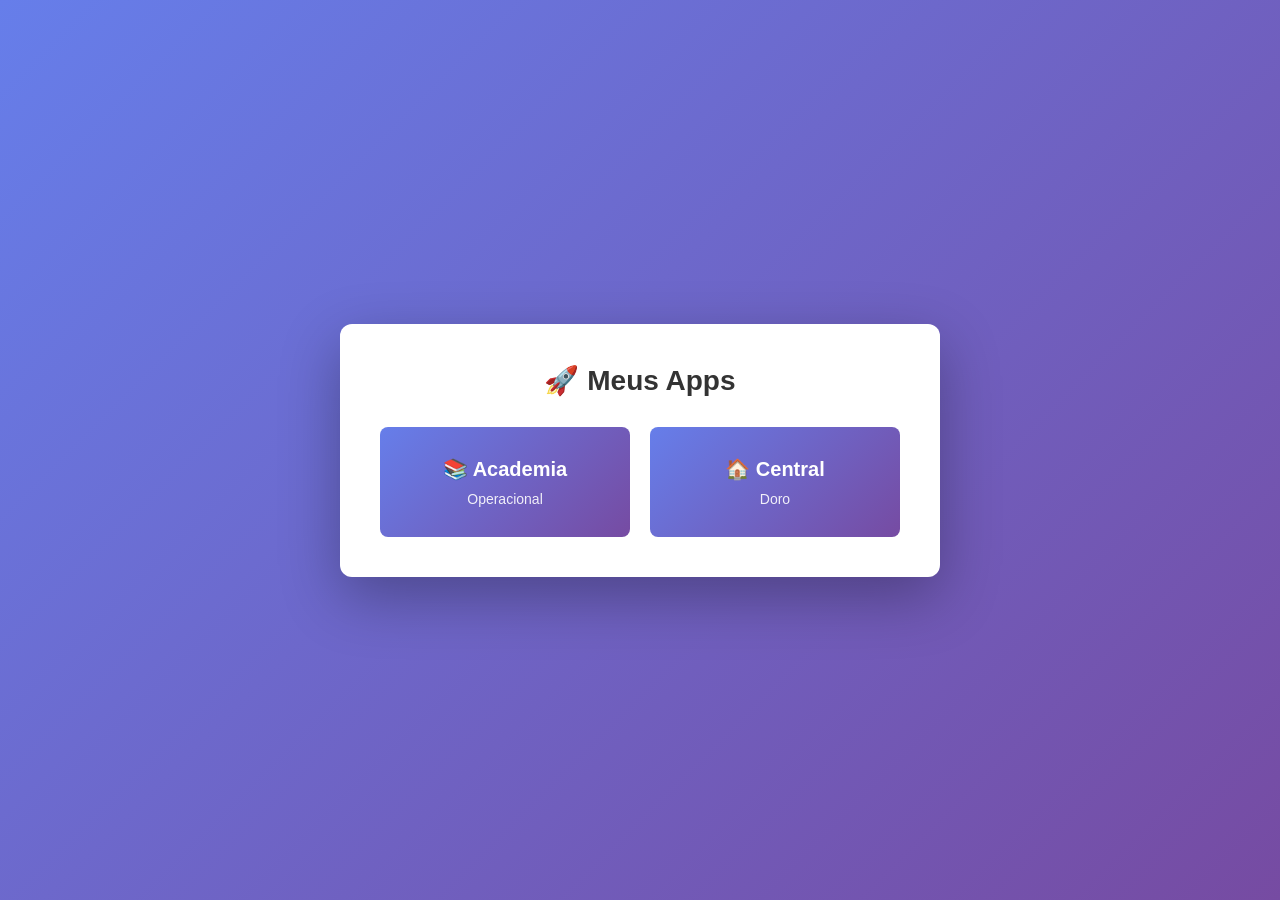
==== commit 49a0ef35: "Configure GitHub Pages deployment - Add GitHub Actions workflow for automatic deployment - Create la" ====
--- a/index.html
+++ b/index.html
@@ -3,11 +3,81 @@
   <head>
     <meta charset="UTF-8" />
     <meta name="viewport" content="width=device-width, initial-scale=1.0" />
-    <title>Academia Operacional</title>
-    <script type="module" crossorigin src="./assets/index-lQINkAHp.js"></script>
-    <link rel="stylesheet" crossorigin href="./assets/index-D2zdxyke.css">
+    <title>Meus Apps</title>
+    <style>
+      * {
+        margin: 0;
+        padding: 0;
+        box-sizing: border-box;
+      }
+      body {
+        font-family: -apple-system, BlinkMacSystemFont, "Segoe UI", Roboto, "Helvetica Neue", Arial, sans-serif;
+        background: linear-gradient(135deg, #667eea 0%, #764ba2 100%);
+        min-height: 100vh;
+        display: flex;
+        align-items: center;
+        justify-content: center;
+        padding: 20px;
+      }
+      .container {
+        background: white;
+        border-radius: 12px;
+        box-shadow: 0 20px 60px rgba(0, 0, 0, 0.3);
+        max-width: 600px;
+        width: 100%;
+        padding: 40px;
+      }
+      h1 {
+        text-align: center;
+        color: #333;
+        margin-bottom: 30px;
+        font-size: 28px;
+      }
+      .apps-grid {
+        display: grid;
+        grid-template-columns: repeat(auto-fit, minmax(200px, 1fr));
+        gap: 20px;
+      }
+      .app-card {
+        background: linear-gradient(135deg, #667eea 0%, #764ba2 100%);
+        border-radius: 8px;
+        padding: 30px;
+        text-align: center;
+        text-decoration: none;
+        color: white;
+        transition: transform 0.3s, box-shadow 0.3s;
+        display: flex;
+        flex-direction: column;
+        justify-content: center;
+        cursor: pointer;
+      }
+      .app-card:hover {
+        transform: translateY(-5px);
+        box-shadow: 0 10px 30px rgba(102, 126, 234, 0.4);
+      }
+      .app-card h2 {
+        font-size: 20px;
+        margin-bottom: 10px;
+      }
+      .app-card p {
+        font-size: 14px;
+        opacity: 0.9;
+      }
+    </style>
   </head>
   <body>
-    <div id="root"></div>
+    <div class="container">
+      <h1>🚀 Meus Apps</h1>
+      <div class="apps-grid">
+        <a href="./case/" class="app-card">
+          <h2>📚 Academia</h2>
+          <p>Operacional</p>
+        </a>
+        <a href="./central-doro/" class="app-card">
+          <h2>🏠 Central</h2>
+          <p>Doro</p>
+        </a>
+      </div>
+    </div>
   </body>
 </html>
